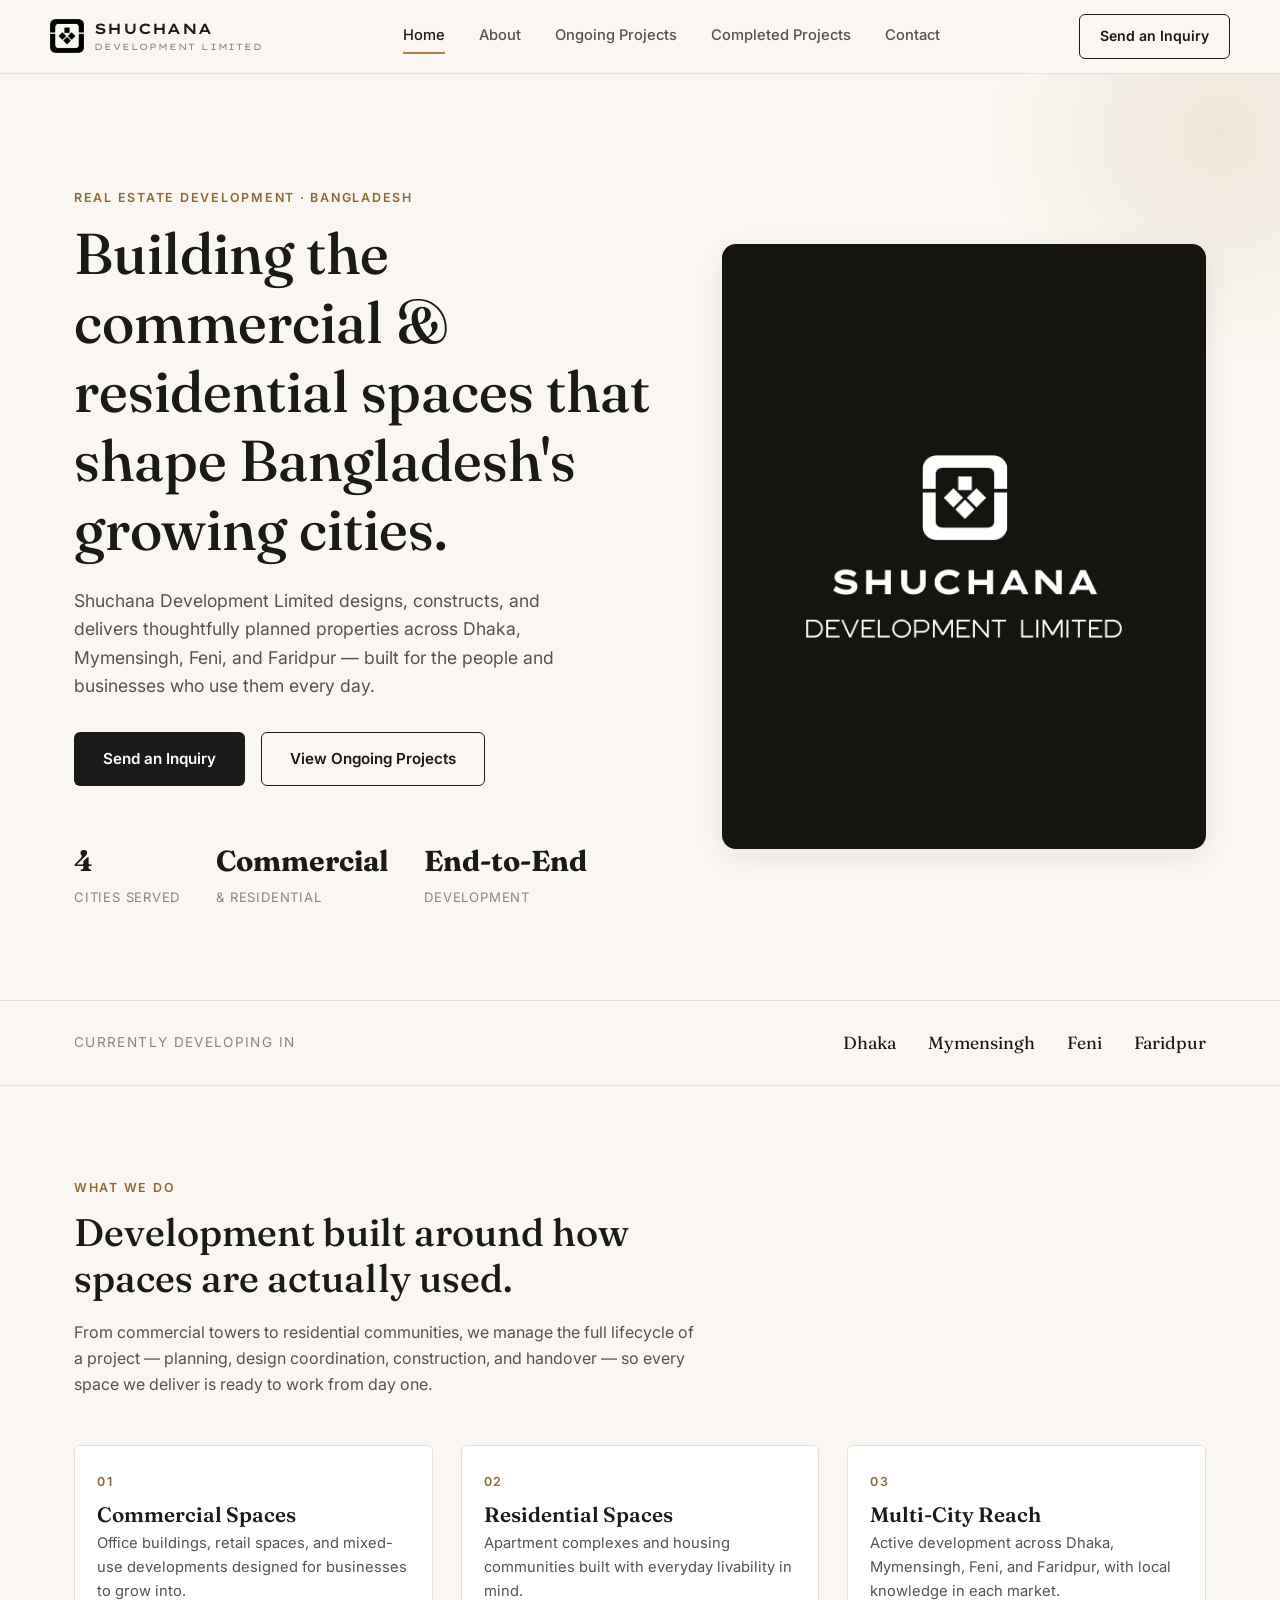
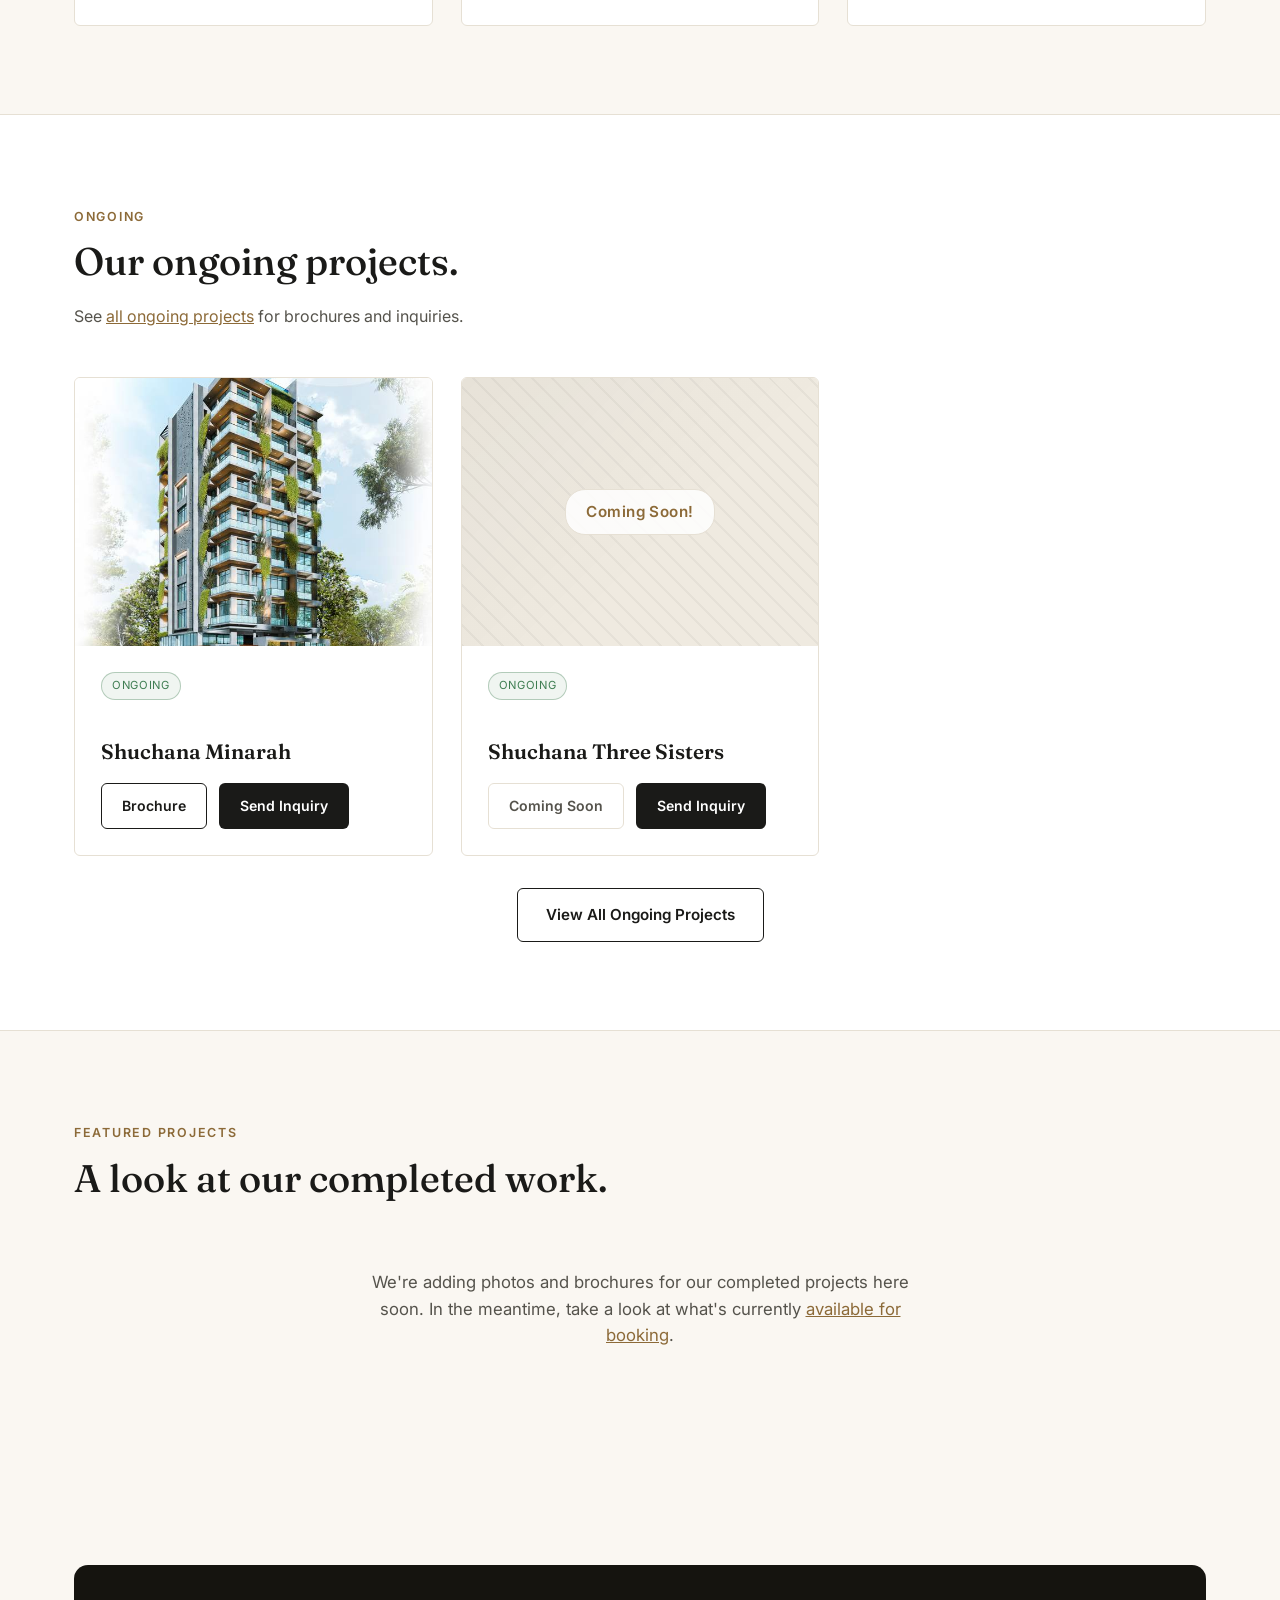
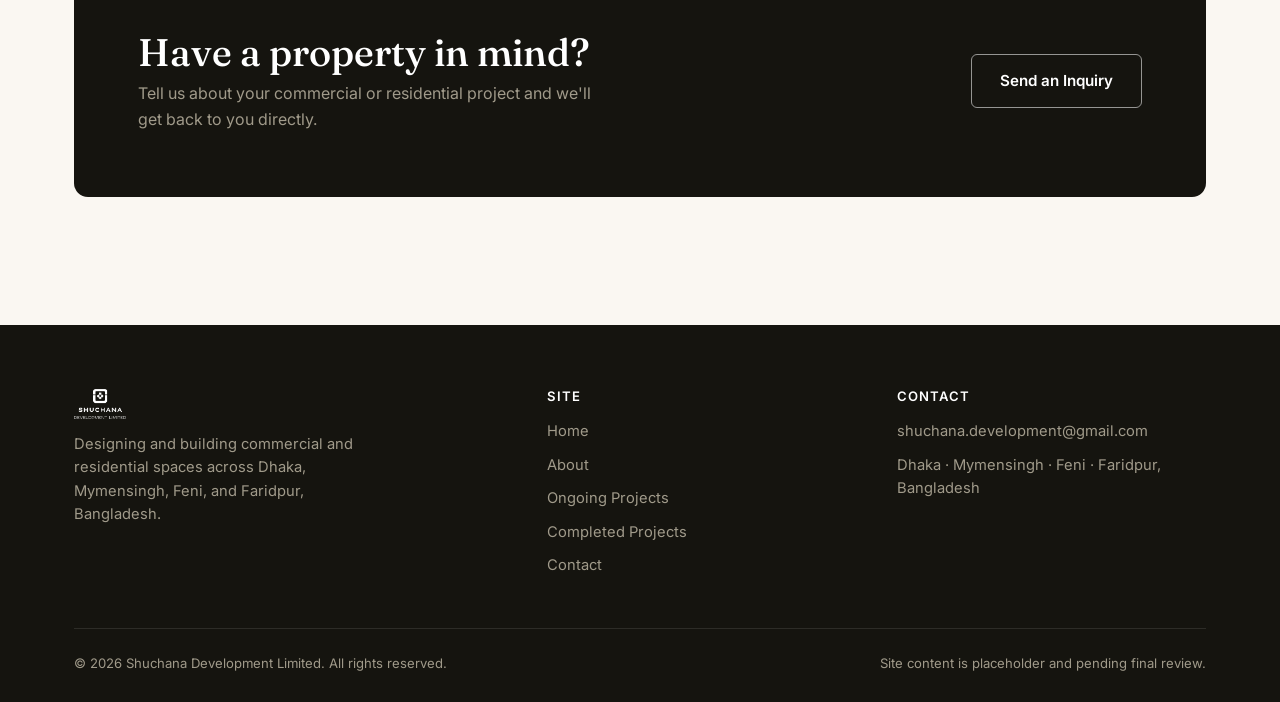
==== index.html @ 2da8eda5 "Add SEO: robots.txt, sitemap.xml, Open Graph/Twitter tags, JSON-LD schema, trimmed homepage title/de" ====
<!DOCTYPE html>
<html lang="en">
<head>
<meta charset="UTF-8" />
<meta name="viewport" content="width=device-width, initial-scale=1.0" />
<title>Shuchana Development Limited | Real Estate in Bangladesh</title>
<meta name="description" content="Shuchana Development Limited designs and builds commercial and residential spaces across Dhaka, Mymensingh, Feni, and Faridpur, Bangladesh." />
<link rel="icon" type="image/png" href="assets/images/icon-32.png" />
<link rel="apple-touch-icon" href="assets/images/apple-touch-icon.png" />
<link rel="preconnect" href="https://fonts.googleapis.com" />
<link rel="preconnect" href="https://fonts.gstatic.com" crossorigin />
<link href="https://fonts.googleapis.com/css2?family=Fraunces:wght@400;500;600&family=Inter:wght@400;500;600;700&family=Lexend+Tera:wght@400;500;600;700&display=swap" rel="stylesheet" />
<link rel="stylesheet" href="css/style.css" />
<link rel="canonical" href="https://shuchana-development-ltd.github.io/website/" />
<meta property="og:type" content="website" />
<meta property="og:site_name" content="Shuchana Development Limited" />
<meta property="og:title" content="Shuchana Development Limited | Real Estate in Bangladesh" />
<meta property="og:description" content="Shuchana Development Limited designs and builds commercial and residential spaces across Dhaka, Mymensingh, Feni, and Faridpur, Bangladesh." />
<meta property="og:url" content="https://shuchana-development-ltd.github.io/website/" />
<meta property="og:image" content="https://shuchana-development-ltd.github.io/website/assets/images/og-cover.jpg" />
<meta property="og:image:width" content="1200" />
<meta property="og:image:height" content="630" />
<meta property="og:locale" content="en_US" />
<meta name="twitter:card" content="summary_large_image" />
<meta name="twitter:title" content="Shuchana Development Limited | Real Estate in Bangladesh" />
<meta name="twitter:description" content="Shuchana Development Limited designs and builds commercial and residential spaces across Dhaka, Mymensingh, Feni, and Faridpur, Bangladesh." />
<meta name="twitter:image" content="https://shuchana-development-ltd.github.io/website/assets/images/og-cover.jpg" />
<script type="application/ld+json">
{
  "@context": "https://schema.org",
  "@type": "Organization",
  "name": "Shuchana Development Limited",
  "url": "https://shuchana-development-ltd.github.io/website/",
  "logo": "https://shuchana-development-ltd.github.io/website/assets/images/logo-full-black.png",
  "image": "https://shuchana-development-ltd.github.io/website/assets/images/og-cover.jpg",
  "description": "Shuchana Development Limited designs and builds commercial and residential real estate across Dhaka, Mymensingh, Feni, and Faridpur, Bangladesh.",
  "email": "shuchana.development@gmail.com",
  "areaServed": ["Dhaka", "Mymensingh", "Feni", "Faridpur"]
}
</script>
</head>
<body>

<header class="site-header">
  <div class="container nav">
    <a href="index.html" class="brand">
      <img src="assets/images/logo-icon-black.png" alt="Shuchana Development Limited" />
      <span class="brand-text">Shuchana<span>Development Limited</span></span>
    </a>
    <nav class="nav-links" id="navLinks">
      <a href="index.html" class="active">Home</a>
      <a href="about.html">About</a>
      <a href="ongoing-projects.html">Ongoing Projects</a>
      <a href="projects.html">Completed Projects</a>
      <a href="contact.html">Contact</a>
    </nav>
    <div class="nav-cta">
      <a href="contact.html" class="btn btn-outline">Send an Inquiry</a>
      <button class="nav-toggle" id="navToggle" aria-label="Toggle menu" aria-expanded="false">
        <span></span><span></span><span></span>
      </button>
    </div>
  </div>
</header>

<section class="hero">
  <div class="container hero-grid">
    <div>
      <span class="eyebrow">Real Estate Development · Bangladesh</span>
      <h1>Building the commercial &amp; residential spaces that shape Bangladesh's growing cities.</h1>
      <p class="hero-lede">Shuchana Development Limited designs, constructs, and delivers thoughtfully planned properties across Dhaka, Mymensingh, Feni, and Faridpur — built for the people and businesses who use them every day.</p>
      <div class="hero-actions">
        <a href="contact.html" class="btn btn-primary">Send an Inquiry</a>
        <a href="ongoing-projects.html" class="btn btn-outline">View Ongoing Projects</a>
      </div>
      <div class="hero-stats">
        <div class="hero-stat">
          <strong>4</strong>
          <span>Cities Served</span>
        </div>
        <div class="hero-stat">
          <strong>Commercial</strong>
          <span>&amp; Residential</span>
        </div>
        <div class="hero-stat">
          <strong>End&#8209;to&#8209;End</strong>
          <span>Development</span>
        </div>
      </div>
    </div>
    <div class="hero-art">
      <img src="assets/images/logo-full-white.png" alt="Shuchana Development Limited logo" />
    </div>
  </div>
</section>

<div class="locations-strip">
  <div class="container">
    <p>Currently developing in</p>
    <div class="cities">
      <span>Dhaka</span>
      <span>Mymensingh</span>
      <span>Feni</span>
      <span>Faridpur</span>
    </div>
  </div>
</div>

<section>
  <div class="container">
    <div class="section-head">
      <span class="eyebrow">What We Do</span>
      <h2>Development built around how spaces are actually used.</h2>
      <p>From commercial towers to residential communities, we manage the full lifecycle of a project — planning, design coordination, construction, and handover — so every space we deliver is ready to work from day one.</p>
    </div>
    <div class="grid-3">
      <div class="card">
        <div class="card-body">
          <span class="eyebrow">01</span>
          <h3>Commercial Spaces</h3>
          <p class="desc">Office buildings, retail spaces, and mixed-use developments designed for businesses to grow into.</p>
        </div>
      </div>
      <div class="card">
        <div class="card-body">
          <span class="eyebrow">02</span>
          <h3>Residential Spaces</h3>
          <p class="desc">Apartment complexes and housing communities built with everyday livability in mind.</p>
        </div>
      </div>
      <div class="card">
        <div class="card-body">
          <span class="eyebrow">03</span>
          <h3>Multi-City Reach</h3>
          <p class="desc">Active development across Dhaka, Mymensingh, Feni, and Faridpur, with local knowledge in each market.</p>
        </div>
      </div>
    </div>
  </div>
</section>

<section style="background: var(--color-surface); border-top: 1px solid var(--color-line); border-bottom: 1px solid var(--color-line);">
  <div class="container">
    <div class="section-head">
      <span class="eyebrow">Ongoing</span>
      <h2>Our ongoing projects.</h2>
      <p>See <a href="ongoing-projects.html" style="color: var(--color-accent-dark); text-decoration: underline;">all ongoing projects</a> for brochures and inquiries.</p>
    </div>
    <div class="grid-3">
      <div class="card project-card">
        <a href="assets/brochures/shuchana-minarah.pdf" target="_blank" rel="noopener" class="project-photo-link" aria-label="View Shuchana Minarah brochure">
          <img src="assets/images/projects/shuchana-minarah.jpg" alt="Shuchana Minarah" loading="lazy" />
        </a>
        <div class="card-body">
          <div class="tag-row">
            <span class="tag status-open">Ongoing</span>
          </div>
          <h3>Shuchana Minarah</h3>
          <div class="card-actions">
            <a href="assets/brochures/shuchana-minarah.pdf" target="_blank" rel="noopener" class="btn btn-outline">Brochure</a>
            <a href="contact.html?project=Shuchana%20Minarah" class="btn btn-primary">Send Inquiry</a>
          </div>
        </div>
      </div>
      <div class="card project-card">
        <div class="project-photo-link" aria-label="Shuchana Three Sisters brochure coming soon">
          <div class="placeholder-img coming-soon-emphasis" data-label="Coming Soon!"></div>
        </div>
        <div class="card-body">
          <div class="tag-row">
            <span class="tag status-open">Ongoing</span>
          </div>
          <h3>Shuchana Three Sisters</h3>
          <div class="card-actions">
            <span class="btn btn-disabled" aria-disabled="true">Coming Soon</span>
            <a href="contact.html?project=Shuchana%20Three%20Sisters" class="btn btn-primary">Send Inquiry</a>
          </div>
        </div>
      </div>
    </div>
    <div class="text-center" style="margin-top: 32px;">
      <a href="ongoing-projects.html" class="btn btn-outline">View All Ongoing Projects</a>
    </div>
  </div>
</section>

<section>
  <div class="container">
    <div class="section-head">
      <span class="eyebrow">Featured Projects</span>
      <h2>A look at our completed work.</h2>
    </div>
    <div class="text-center" style="padding: 20px 0 40px;">
      <p style="font-size: 1.05rem; max-width: 52ch; margin: 0 auto;">We're adding photos and brochures for our completed projects here soon. In the meantime, take a look at what's currently <a href="ongoing-projects.html" style="color: var(--color-accent-dark); text-decoration: underline;">available for booking</a>.</p>
    </div>
  </div>
</section>

<section>
  <div class="container">
    <div class="cta-banner">
      <div>
        <h2>Have a property in mind?</h2>
        <p>Tell us about your commercial or residential project and we'll get back to you directly.</p>
      </div>
      <a href="contact.html" class="btn btn-outline on-dark">Send an Inquiry</a>
    </div>
  </div>
</section>

<footer class="site-footer">
  <div class="container">
    <div class="footer-grid">
      <div class="footer-brand">
        <img src="assets/images/logo-full-white.png" alt="Shuchana Development Limited" />
        <p>Designing and building commercial and residential spaces across Dhaka, Mymensingh, Feni, and Faridpur, Bangladesh.</p>
      </div>
      <div class="footer-col">
        <h4>Site</h4>
        <a href="index.html">Home</a>
        <a href="about.html">About</a>
        <a href="ongoing-projects.html">Ongoing Projects</a>
        <a href="projects.html">Completed Projects</a>
        <a href="contact.html">Contact</a>
      </div>
      <div class="footer-col">
        <h4>Contact</h4>
        <a href="mailto:shuchana.development@gmail.com">shuchana.development@gmail.com</a>
        <p>Dhaka &middot; Mymensingh &middot; Feni &middot; Faridpur, Bangladesh</p>
      </div>
    </div>
    <div class="footer-bottom">
      <span>&copy; <span id="year"></span> Shuchana Development Limited. All rights reserved.</span>
      <span>Site content is placeholder and pending final review.</span>
    </div>
  </div>
</footer>

<script src="js/main.js"></script>
</body>
</html>
---- css/style.css ----
/* ==========================================================================
   Shuchana Development Limited — Site Stylesheet
   ========================================================================== */

:root {
  --color-bg: #faf7f2;
  --color-surface: #ffffff;
  --color-ink: #1a1a18;
  --color-ink-soft: #55534c;
  --color-ink-faint: #8a877d;
  --color-accent: #a9814a;
  --color-accent-dark: #8c6a38;
  --color-line: #e6e0d4;
  --color-dark: #15140f;
  --color-dark-soft: #a09a8a;

  --font-serif: "Fraunces", "Georgia", serif;
  --font-sans: "Inter", -apple-system, BlinkMacSystemFont, "Segoe UI", sans-serif;

  --container: 1180px;
  --radius: 6px;
  --shadow-sm: 0 1px 3px rgba(26, 26, 24, 0.06);
  --shadow-md: 0 8px 30px rgba(26, 26, 24, 0.08);
  --transition: 220ms ease;
}

* { box-sizing: border-box; }
html { scroll-behavior: smooth; }

body {
  margin: 0;
  font-family: var(--font-sans);
  color: var(--color-ink);
  background: var(--color-bg);
  line-height: 1.6;
  -webkit-font-smoothing: antialiased;
}

img { max-width: 100%; display: block; }

h1, h2, h3, h4 {
  font-family: var(--font-serif);
  font-weight: 600;
  line-height: 1.2;
  margin: 0 0 0.5em;
  color: var(--color-ink);
}

h1 { font-size: clamp(2.2rem, 4.5vw, 3.6rem); font-weight: 500; }
h2 { font-size: clamp(1.7rem, 3vw, 2.4rem); font-weight: 500; }
h3 { font-size: 1.3rem; }

p { margin: 0 0 1em; color: var(--color-ink-soft); }

a { color: inherit; text-decoration: none; }

.eyebrow {
  display: inline-block;
  font-size: 0.78rem;
  letter-spacing: 0.14em;
  text-transform: uppercase;
  color: var(--color-accent-dark);
  font-weight: 600;
  margin-bottom: 0.9em;
}

.container {
  max-width: var(--container);
  margin: 0 auto;
  padding: 0 24px;
}

section { padding: 88px 0; }
@media (max-width: 720px) {
  section { padding: 56px 0; }
}

/* ---- Buttons ---- */
.btn {
  display: inline-flex;
  align-items: center;
  gap: 8px;
  padding: 14px 28px;
  border-radius: var(--radius);
  font-weight: 600;
  font-size: 0.95rem;
  border: 1px solid transparent;
  cursor: pointer;
  transition: background var(--transition), color var(--transition), border-color var(--transition), transform var(--transition);
}
.btn-primary {
  background: var(--color-ink);
  color: #fff;
}
.btn-primary:hover { background: var(--color-accent-dark); transform: translateY(-1px); }
.btn-outline {
  background: transparent;
  border-color: var(--color-ink);
  color: var(--color-ink);
}
.btn-outline:hover { background: var(--color-ink); color: #fff; }
.btn-outline.on-dark { border-color: rgba(255,255,255,0.55); color: #fff; }
.btn-outline.on-dark:hover { background: #fff; color: var(--color-dark); }
.btn-disabled {
  background: transparent;
  border-color: var(--color-line);
  color: var(--color-ink-soft);
  cursor: not-allowed;
  pointer-events: none;
}

/* ---- Header / Nav ---- */
.site-header {
  position: sticky;
  top: 0;
  z-index: 100;
  background: var(--color-bg);
  border-bottom: 1px solid var(--color-line);
}
.nav {
  display: flex;
  align-items: center;
  justify-content: space-between;
  padding: 14px 0;
}
.brand {
  display: flex;
  align-items: center;
  gap: 10px;
}
.brand img { height: 34px; width: auto; }
.brand-text {
  font-family: "Lexend Tera", var(--font-sans);
  font-size: 0.92rem;
  font-weight: 600;
  letter-spacing: 0.02em;
  line-height: 1.2;
  text-transform: uppercase;
}
.brand-text span {
  display: block;
  font-family: "Lexend Tera", var(--font-sans);
  font-size: 0.56rem;
  font-weight: 400;
  letter-spacing: 0.1em;
  text-transform: uppercase;
  color: var(--color-ink-faint);
  margin-top: 4px;
}

.nav-links {
  display: flex;
  align-items: center;
  gap: 34px;
}
.nav-links a {
  font-size: 0.92rem;
  font-weight: 500;
  color: var(--color-ink-soft);
  transition: color var(--transition);
  position: relative;
}
.nav-links a:hover, .nav-links a.active { color: var(--color-ink); }
.nav-links a.active::after {
  content: "";
  position: absolute;
  left: 0; right: 0; bottom: -6px;
  height: 2px;
  background: var(--color-accent);
}
.nav-cta { display: flex; align-items: center; gap: 18px; }
.nav-cta .btn { padding: 10px 20px; font-size: 0.88rem; }

.nav-toggle {
  display: none;
  flex-direction: column;
  gap: 5px;
  background: none;
  border: none;
  cursor: pointer;
  padding: 6px;
}
.nav-toggle span {
  width: 24px;
  height: 2px;
  background: var(--color-ink);
  transition: transform var(--transition), opacity var(--transition);
}

@media (max-width: 880px) {
  .nav-links {
    position: fixed;
    inset: 66px 0 0 0;
    background: var(--color-bg);
    flex-direction: column;
    align-items: flex-start;
    gap: 0;
    padding: 12px 24px 24px;
    transform: translateY(-8px);
    opacity: 0;
    pointer-events: none;
    transition: opacity var(--transition), transform var(--transition);
    border-bottom: 1px solid var(--color-line);
  }
  .nav-links a {
    width: 100%;
    padding: 14px 0;
    border-bottom: 1px solid var(--color-line);
  }
  .nav-links.open {
    opacity: 1;
    transform: translateY(0);
    pointer-events: auto;
  }
  .nav-cta .btn-outline { display: none; }
  .nav-toggle { display: flex; }
}

/* ---- Hero ---- */
.hero {
  padding: 110px 0 90px;
  position: relative;
  overflow: hidden;
}
.hero::before {
  content: "";
  position: absolute;
  top: -180px; right: -180px;
  width: 480px; height: 480px;
  border-radius: 50%;
  background: radial-gradient(circle, rgba(169,129,74,0.14), rgba(169,129,74,0) 70%);
}
.hero-grid {
  display: grid;
  grid-template-columns: 1.1fr 0.9fr;
  gap: 56px;
  align-items: center;
  position: relative;
}
.hero h1 { margin-bottom: 0.4em; }
.hero-lede { font-size: 1.1rem; max-width: 46ch; }
.hero-actions { display: flex; gap: 16px; margin-top: 32px; flex-wrap: wrap; }
.hero-stats {
  display: flex;
  gap: 36px;
  margin-top: 52px;
  flex-wrap: wrap;
}
.hero-stat strong {
  display: block;
  font-family: var(--font-serif);
  font-size: 1.8rem;
  color: var(--color-ink);
}
.hero-stat span {
  font-size: 0.82rem;
  color: var(--color-ink-faint);
  text-transform: uppercase;
  letter-spacing: 0.06em;
}
.hero-art {
  background: var(--color-dark);
  border-radius: 14px;
  aspect-ratio: 4/5;
  display: flex;
  align-items: center;
  justify-content: center;
  padding: 40px;
  box-shadow: var(--shadow-md);
}
.hero-art img { width: 78%; }

@media (max-width: 880px) {
  .hero-grid { grid-template-columns: 1fr; }
  .hero-art { aspect-ratio: 16/10; order: -1; }
}

/* ---- Locations strip ---- */
.locations-strip {
  border-top: 1px solid var(--color-line);
  border-bottom: 1px solid var(--color-line);
  padding: 28px 0;
}
.locations-strip .container {
  display: flex;
  align-items: center;
  gap: 28px;
  flex-wrap: wrap;
  justify-content: space-between;
}
.locations-strip p { margin: 0; font-size: 0.85rem; text-transform: uppercase; letter-spacing: 0.1em; color: var(--color-ink-faint); }
.locations-strip .cities { display: flex; gap: 32px; flex-wrap: wrap; }
.locations-strip .cities span { font-family: var(--font-serif); font-size: 1.1rem; color: var(--color-ink); }

/* ---- Section headers ---- */
.section-head {
  max-width: 620px;
  margin-bottom: 48px;
}
.section-head.center { margin-left: auto; margin-right: auto; text-align: center; }

/* ---- Cards / Grids ---- */
.grid-3 {
  display: grid;
  grid-template-columns: repeat(3, 1fr);
  gap: 28px;
}
.grid-2 {
  display: grid;
  grid-template-columns: repeat(2, 1fr);
  gap: 28px;
}
@media (max-width: 880px) {
  .grid-3 { grid-template-columns: 1fr; }
  .grid-2 { grid-template-columns: 1fr; }
}

.card {
  background: var(--color-surface);
  border: 1px solid var(--color-line);
  border-radius: var(--radius);
  overflow: hidden;
  transition: box-shadow var(--transition), transform var(--transition);
}
.card:hover { box-shadow: var(--shadow-md); transform: translateY(-3px); }

.placeholder-img {
  aspect-ratio: 4/3;
  background:
    linear-gradient(135deg, rgba(26,26,24,0.04), rgba(26,26,24,0) 60%),
    repeating-linear-gradient(45deg, rgba(26,26,24,0.045) 0 2px, transparent 2px 14px);
  background-color: #efeae0;
  display: flex;
  align-items: center;
  justify-content: center;
  position: relative;
  color: var(--color-ink-faint);
}
.placeholder-img::after {
  content: attr(data-label);
  font-size: 0.72rem;
  letter-spacing: 0.08em;
  text-transform: uppercase;
  background: rgba(255,255,255,0.85);
  padding: 6px 12px;
  border-radius: 20px;
  border: 1px solid var(--color-line);
}
.placeholder-img svg { position: absolute; width: 46px; height: 46px; opacity: 0.35; top: 18px; left: 18px; }

.card-body { padding: 22px; }
.tag-row { display: flex; gap: 8px 8px; margin-bottom: 12px; flex-wrap: wrap; align-content: flex-start; min-height: 56px; }
.tag {
  font-size: 0.7rem;
  text-transform: uppercase;
  letter-spacing: 0.06em;
  padding: 4px 10px;
  border-radius: 20px;
  border: 1px solid var(--color-line);
  color: var(--color-ink-soft);
}
.tag.status { color: var(--color-accent-dark); border-color: rgba(169,129,74,0.4); background: rgba(169,129,74,0.08); }
.card h3 { margin-bottom: 4px; }
.card .location { font-size: 0.85rem; color: var(--color-ink-faint); margin-bottom: 10px; }
.card .desc { font-size: 0.92rem; margin-bottom: 0; }

/* ---- Values / icon list ---- */
.value-item { padding: 4px 0; }
.value-item .num {
  font-family: var(--font-serif);
  font-size: 1.4rem;
  color: var(--color-accent-dark);
  display: block;
  margin-bottom: 10px;
}

/* ---- CTA banner ---- */
.cta-banner {
  background: var(--color-dark);
  color: #fff;
  border-radius: 14px;
  padding: 64px;
  display: flex;
  align-items: center;
  justify-content: space-between;
  gap: 32px;
  flex-wrap: wrap;
}
.cta-banner h2 { color: #fff; margin-bottom: 6px; }
.cta-banner p { color: var(--color-dark-soft); margin-bottom: 0; max-width: 46ch; }

/* ---- Footer ---- */
.site-footer {
  background: var(--color-dark);
  color: var(--color-dark-soft);
  padding: 64px 0 28px;
  margin-top: 40px;
}
.footer-grid {
  display: grid;
  grid-template-columns: 1.4fr 1fr 1fr;
  gap: 40px;
  padding-bottom: 40px;
  border-bottom: 1px solid rgba(255,255,255,0.1);
}
.footer-brand img { height: 30px; margin-bottom: 14px; }
.footer-brand p { color: var(--color-dark-soft); max-width: 34ch; font-size: 0.92rem; }
.footer-col h4 {
  color: #fff;
  font-family: var(--font-sans);
  font-size: 0.82rem;
  text-transform: uppercase;
  letter-spacing: 0.08em;
  margin-bottom: 16px;
}
.footer-col a, .footer-col p {
  display: block;
  color: var(--color-dark-soft);
  font-size: 0.92rem;
  margin-bottom: 10px;
  transition: color var(--transition);
}
.footer-col a:hover { color: #fff; }
.footer-bottom {
  display: flex;
  justify-content: space-between;
  flex-wrap: wrap;
  gap: 10px;
  padding-top: 24px;
  font-size: 0.82rem;
}
@media (max-width: 780px) {
  .footer-grid { grid-template-columns: 1fr; }
}

/* ---- Page hero (interior pages) ---- */
.page-hero {
  padding: 64px 0 48px;
  border-bottom: 1px solid var(--color-line);
}
.page-hero p.lede { max-width: 60ch; font-size: 1.05rem; }
.breadcrumb {
  font-size: 0.82rem;
  color: var(--color-ink-faint);
  margin-bottom: 18px;
}
.breadcrumb a { color: var(--color-ink-faint); }
.breadcrumb a:hover { color: var(--color-ink); }

/* ---- Filter tabs (projects page) ---- */
.filter-row {
  display: flex;
  gap: 10px;
  flex-wrap: wrap;
  margin-bottom: 40px;
}
.filter-btn {
  padding: 9px 18px;
  border-radius: 20px;
  border: 1px solid var(--color-line);
  background: var(--color-surface);
  font-size: 0.85rem;
  font-weight: 500;
  cursor: pointer;
  color: var(--color-ink-soft);
  transition: all var(--transition);
}
.filter-btn:hover { border-color: var(--color-ink); color: var(--color-ink); }
.filter-btn.active { background: var(--color-ink); border-color: var(--color-ink); color: #fff; }

/* ---- About page specifics ---- */
.about-grid {
  display: grid;
  grid-template-columns: 1fr 1fr;
  gap: 56px;
  align-items: center;
}
@media (max-width: 880px) { .about-grid { grid-template-columns: 1fr; } }
.timeline { border-left: 2px solid var(--color-line); padding-left: 24px; }
.timeline-item { margin-bottom: 28px; position: relative; }
.timeline-item::before {
  content: "";
  position: absolute;
  left: -30px; top: 4px;
  width: 10px; height: 10px;
  border-radius: 50%;
  background: var(--color-accent);
}
.timeline-item h4 { margin-bottom: 4px; }

/* ---- Contact page / form ---- */
.contact-grid {
  display: grid;
  grid-template-columns: 1fr 1.2fr;
  gap: 56px;
  align-items: start;
}
@media (max-width: 880px) { .contact-grid { grid-template-columns: 1fr; } }

.info-card {
  background: var(--color-surface);
  border: 1px solid var(--color-line);
  border-radius: var(--radius);
  padding: 28px;
  margin-bottom: 20px;
}
.info-card h4 { margin-bottom: 6px; font-size: 0.95rem; text-transform: uppercase; letter-spacing: 0.06em; color: var(--color-ink-faint); }
.info-card a, .info-card p { margin: 0; font-size: 1.02rem; color: var(--color-ink); }

.form-wrap {
  background: var(--color-surface);
  border: 1px solid var(--color-line);
  border-radius: 10px;
  padding: 40px;
}
.form-row { display: grid; grid-template-columns: 1fr 1fr; gap: 20px; }
@media (max-width: 620px) { .form-row { grid-template-columns: 1fr; } }

.field { margin-bottom: 20px; }
.field label {
  display: block;
  font-size: 0.85rem;
  font-weight: 600;
  margin-bottom: 8px;
  color: var(--color-ink);
}
.field input,
.field select,
.field textarea {
  width: 100%;
  padding: 13px 14px;
  border: 1px solid var(--color-line);
  border-radius: var(--radius);
  font-family: var(--font-sans);
  font-size: 0.95rem;
  background: #fff;
  color: var(--color-ink);
  transition: border-color var(--transition);
}
.field input:focus,
.field select:focus,
.field textarea:focus {
  outline: none;
  border-color: var(--color-accent);
}
.field textarea { resize: vertical; min-height: 130px; }
.field-hint { font-size: 0.78rem; color: var(--color-ink-faint); margin-top: 6px; }
.honeypot { position: absolute; left: -9999px; opacity: 0; height: 0; }

/* ---- Map placeholder ---- */
.map-block {
  border-radius: 10px;
  overflow: hidden;
  border: 1px solid var(--color-line);
  margin-top: 24px;
}
.map-block iframe { width: 100%; height: 260px; border: 0; display: block; }

/* ---- Thank you page ---- */
.thankyou {
  min-height: 60vh;
  display: flex;
  align-items: center;
  justify-content: center;
  text-align: center;
}
.thankyou-inner { max-width: 480px; }
.thankyou-icon {
  width: 64px; height: 64px;
  border-radius: 50%;
  background: rgba(169,129,74,0.12);
  color: var(--color-accent-dark);
  display: flex; align-items: center; justify-content: center;
  margin: 0 auto 24px;
  font-size: 1.6rem;
}

/* ---- Project status tags ---- */
.tag.status-open {
  color: #3f7d52;
  border-color: rgba(63, 125, 82, 0.35);
  background: rgba(63, 125, 82, 0.08);
}
.tag.status-construction {
  color: var(--color-ink-soft);
  border-color: var(--color-line);
  background: #f2efe7;
}

/* ---- Project cards: photo/coming-soon + brochure ---- */
.project-photo-link {
  display: block;
  cursor: pointer;
}
.project-photo-link img {
  width: 100%;
  aspect-ratio: 4/3;
  object-fit: cover;
}
.placeholder-img.coming-soon-emphasis::after {
  font-size: 0.95rem;
  font-weight: 600;
  letter-spacing: 0.03em;
  text-transform: none;
  padding: 10px 20px;
  color: var(--color-accent-dark);
}

.project-card .card-body { padding: 26px; }
.project-card .card-actions {
  display: flex;
  gap: 12px;
  flex-wrap: wrap;
  margin-top: 18px;
}
.project-card .card-actions .btn { padding: 11px 20px; font-size: 0.88rem; }

/* ---- Utility ---- */
.text-center { text-align: center; }
.mt-0 { margin-top: 0; }
.mb-0 { margin-bottom: 0; }
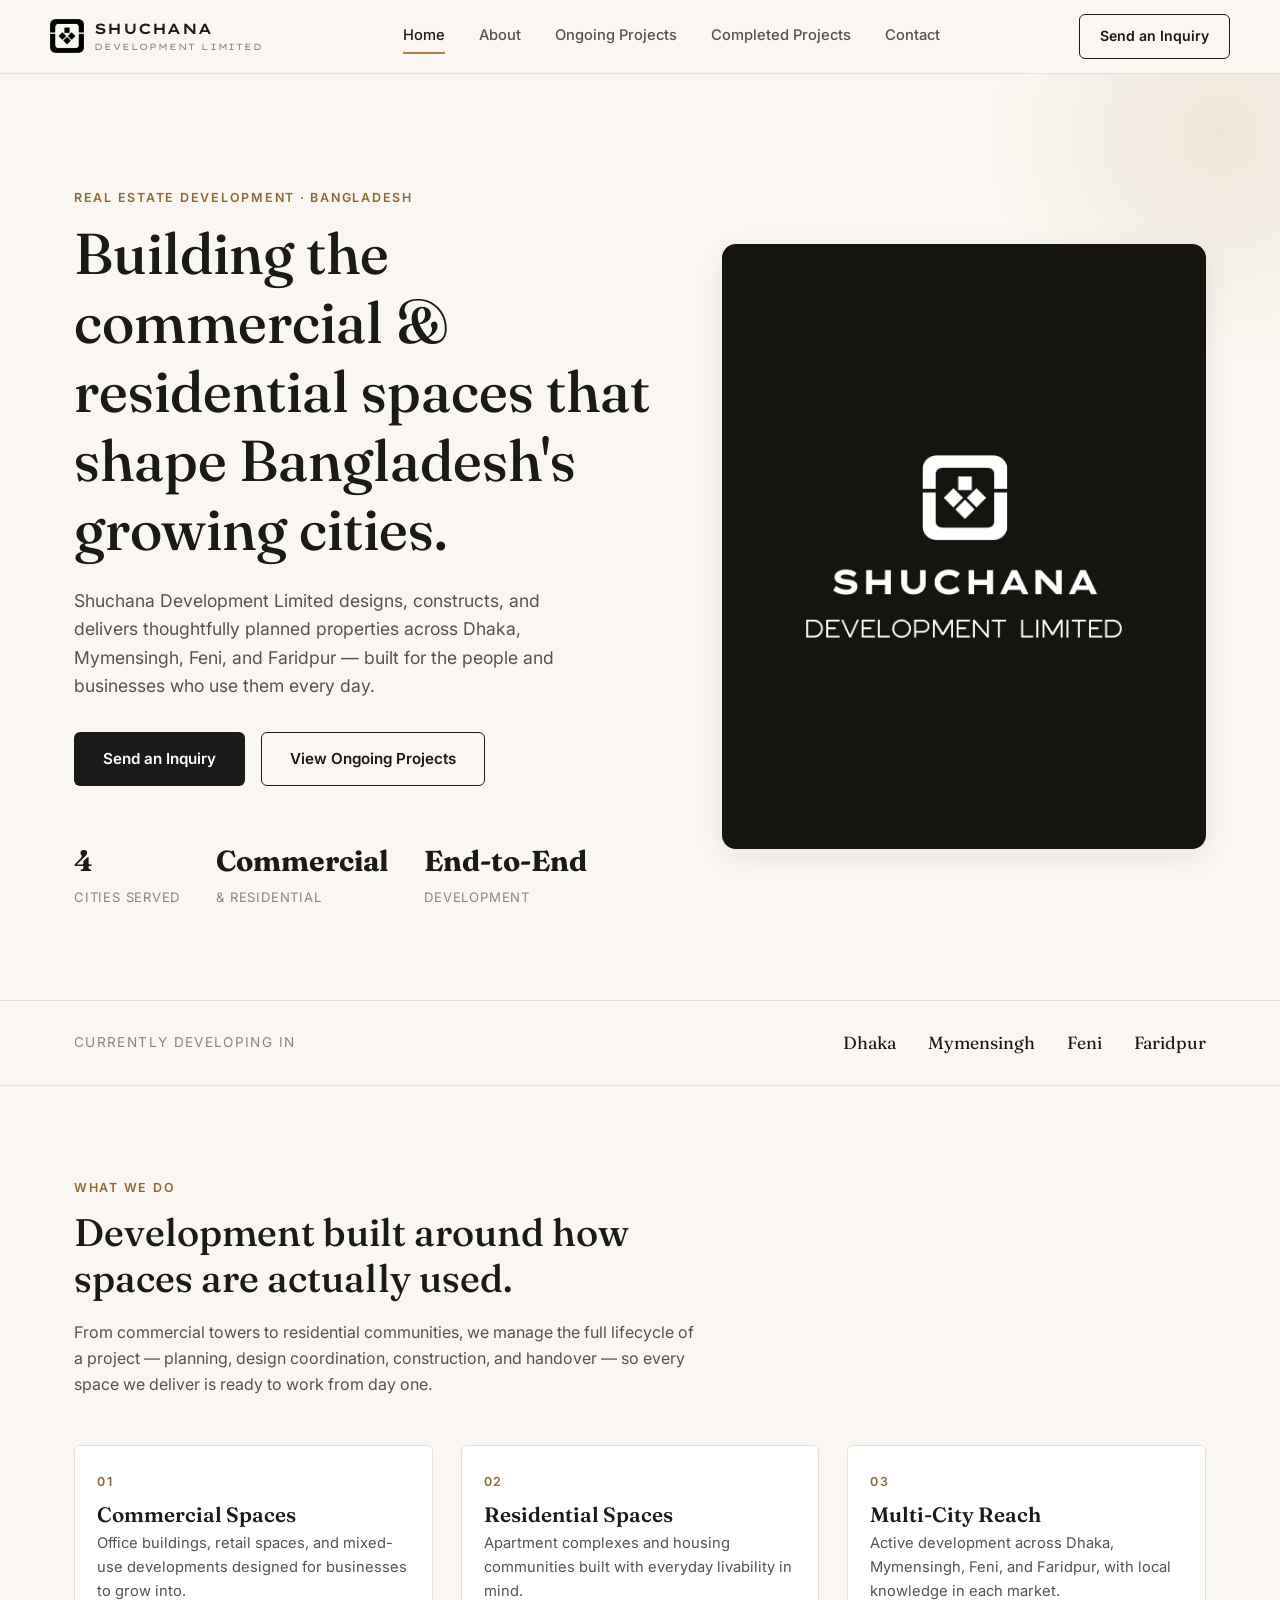
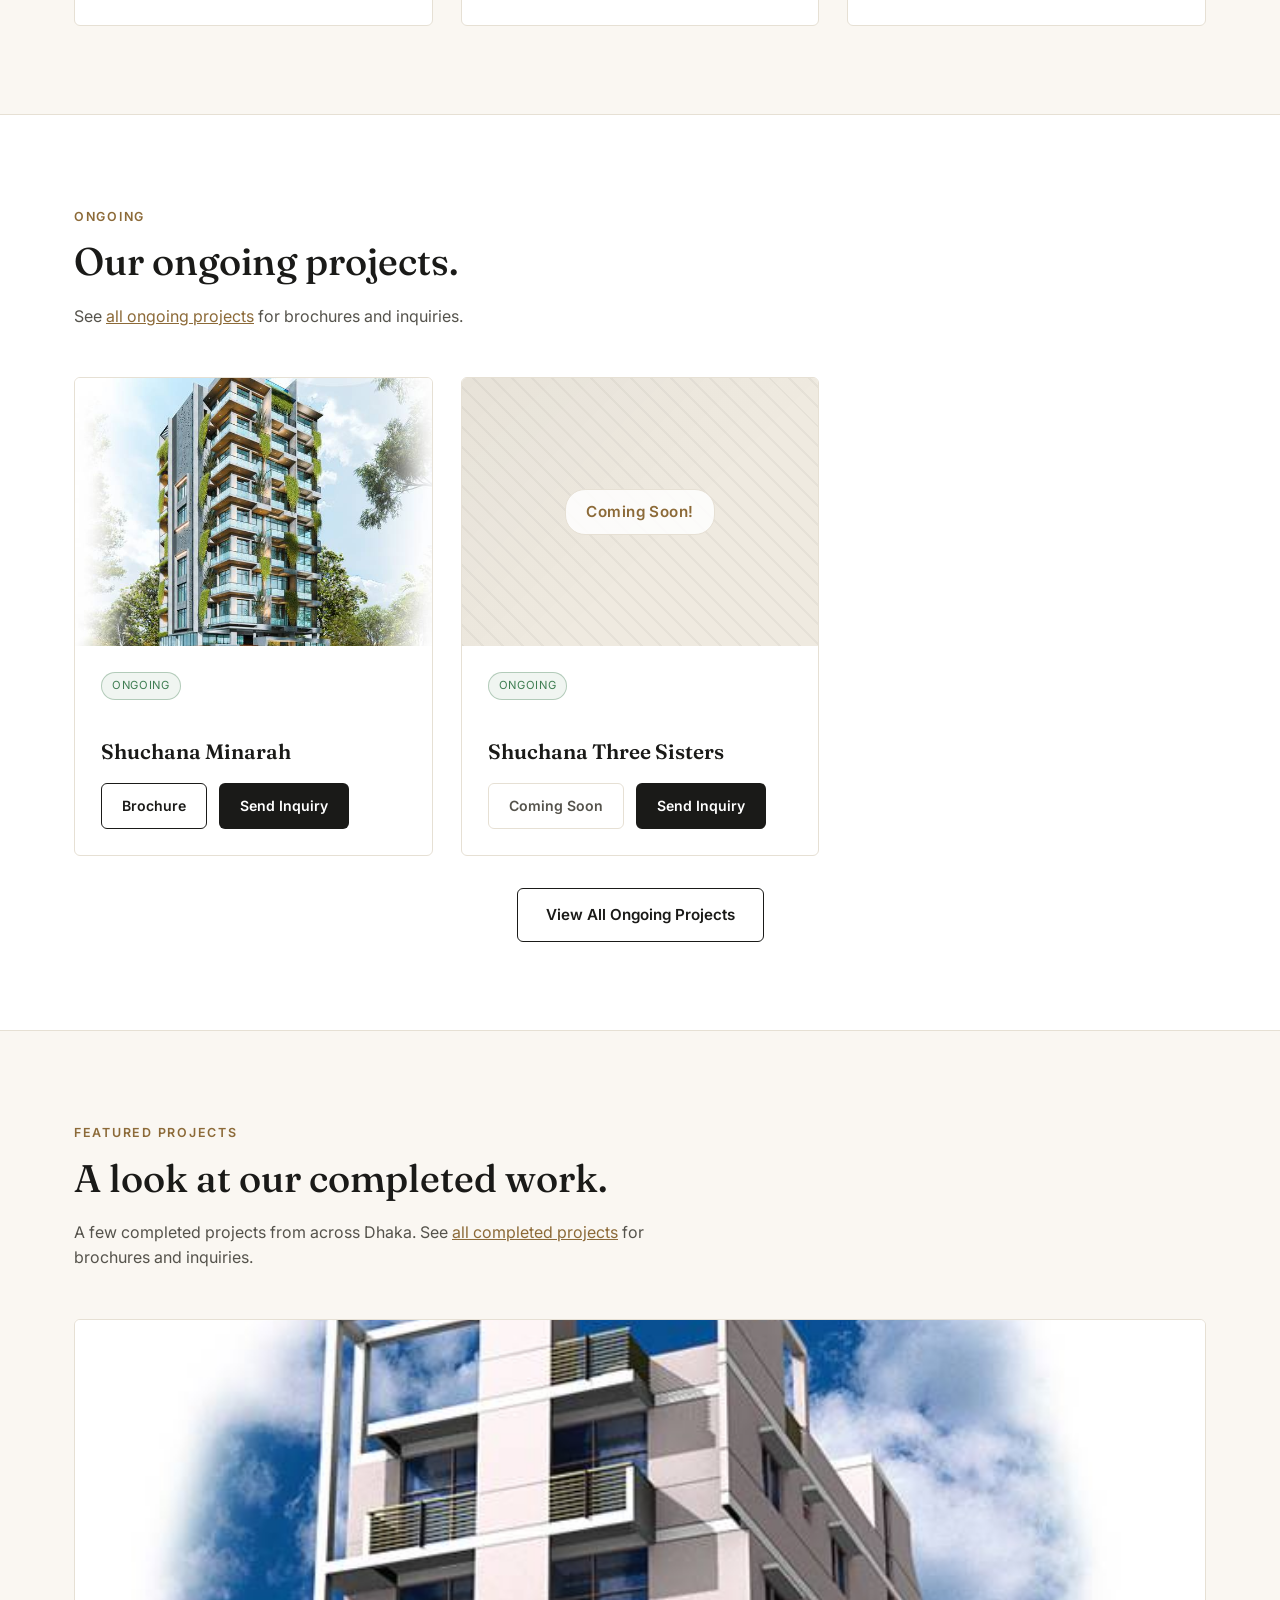
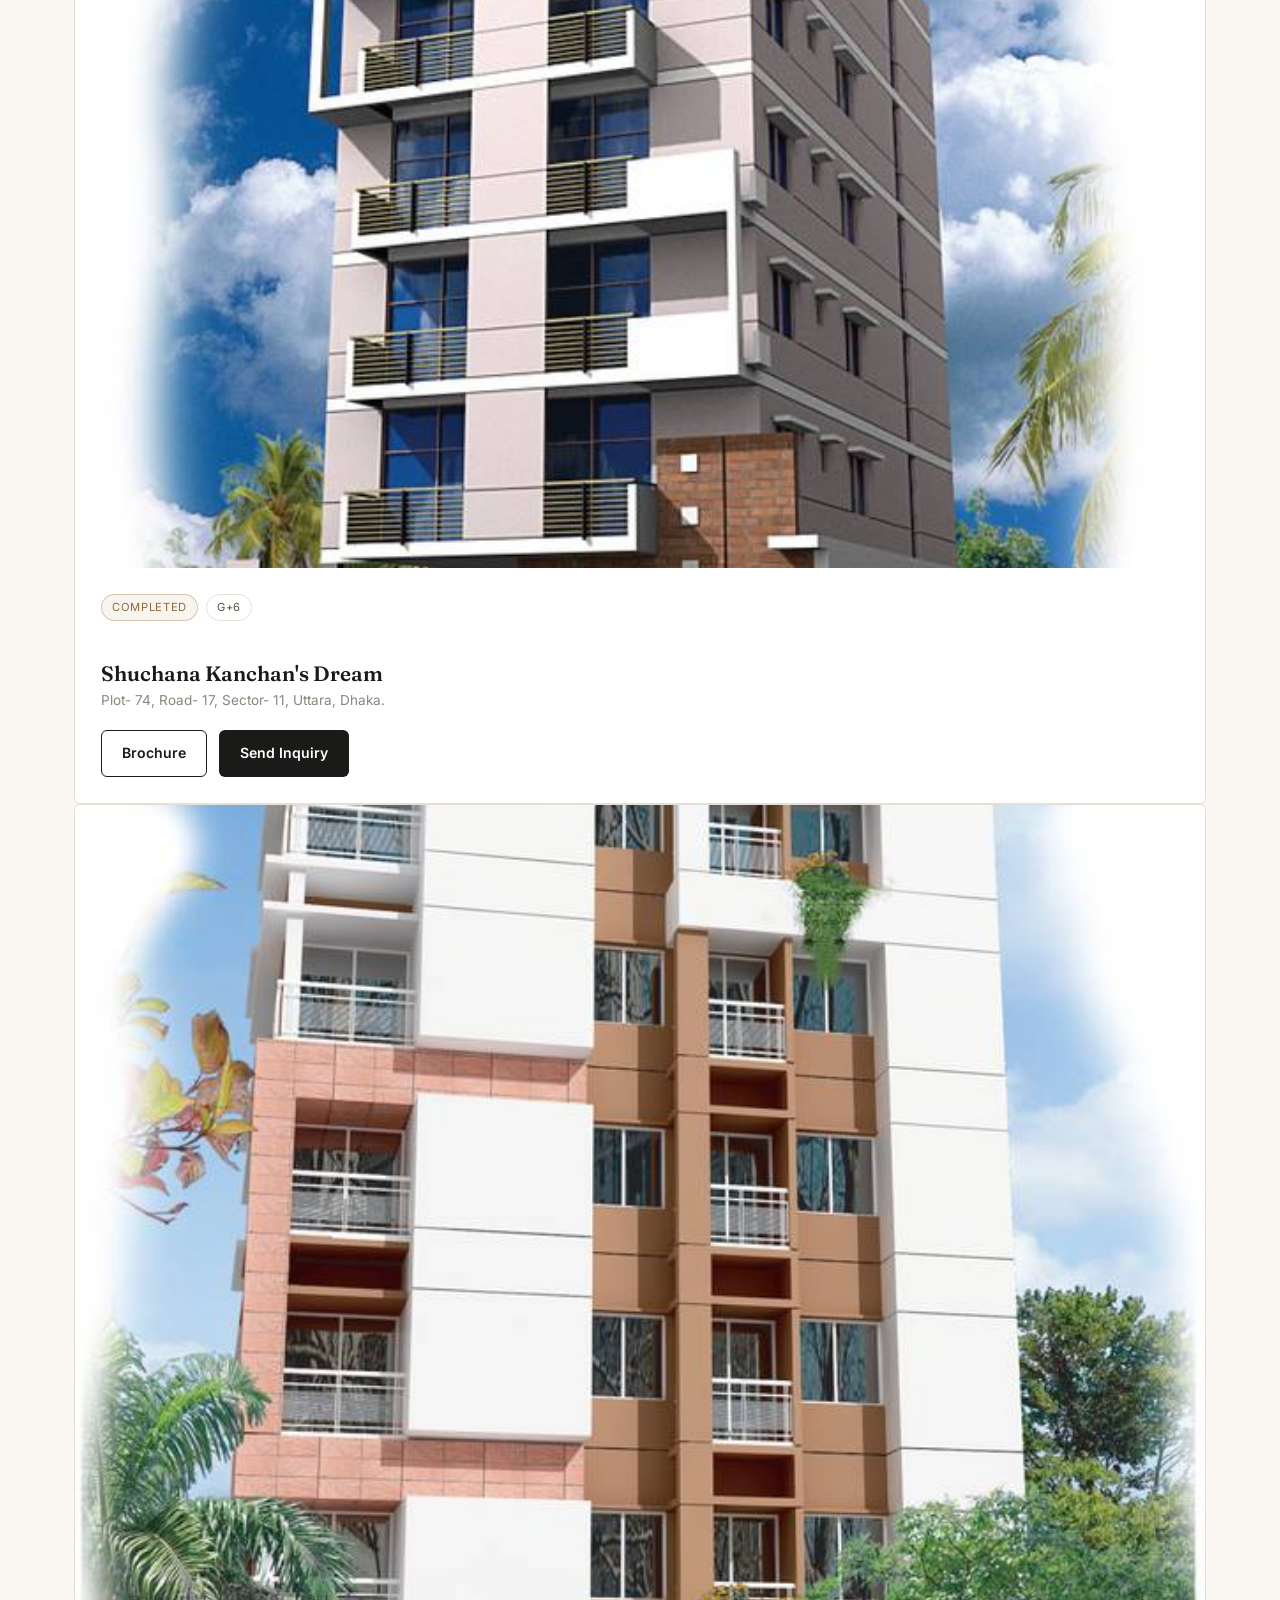
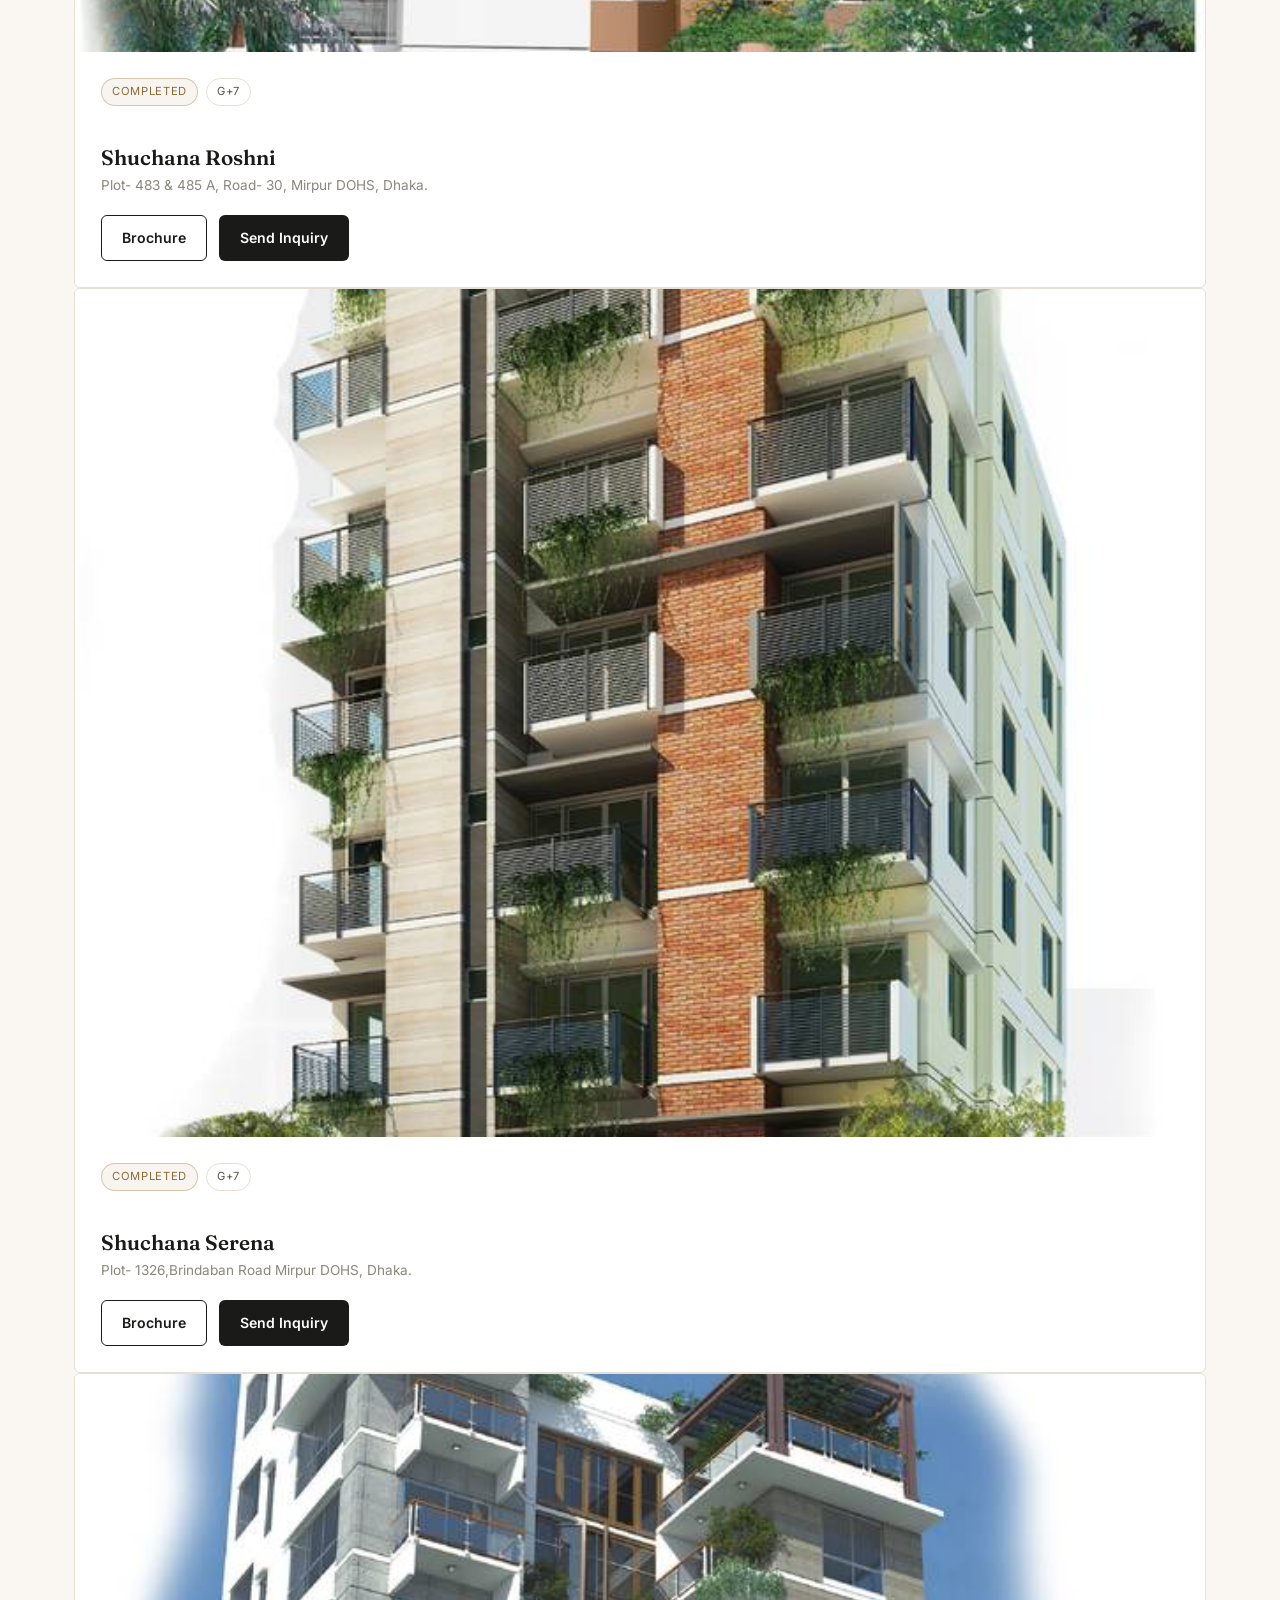
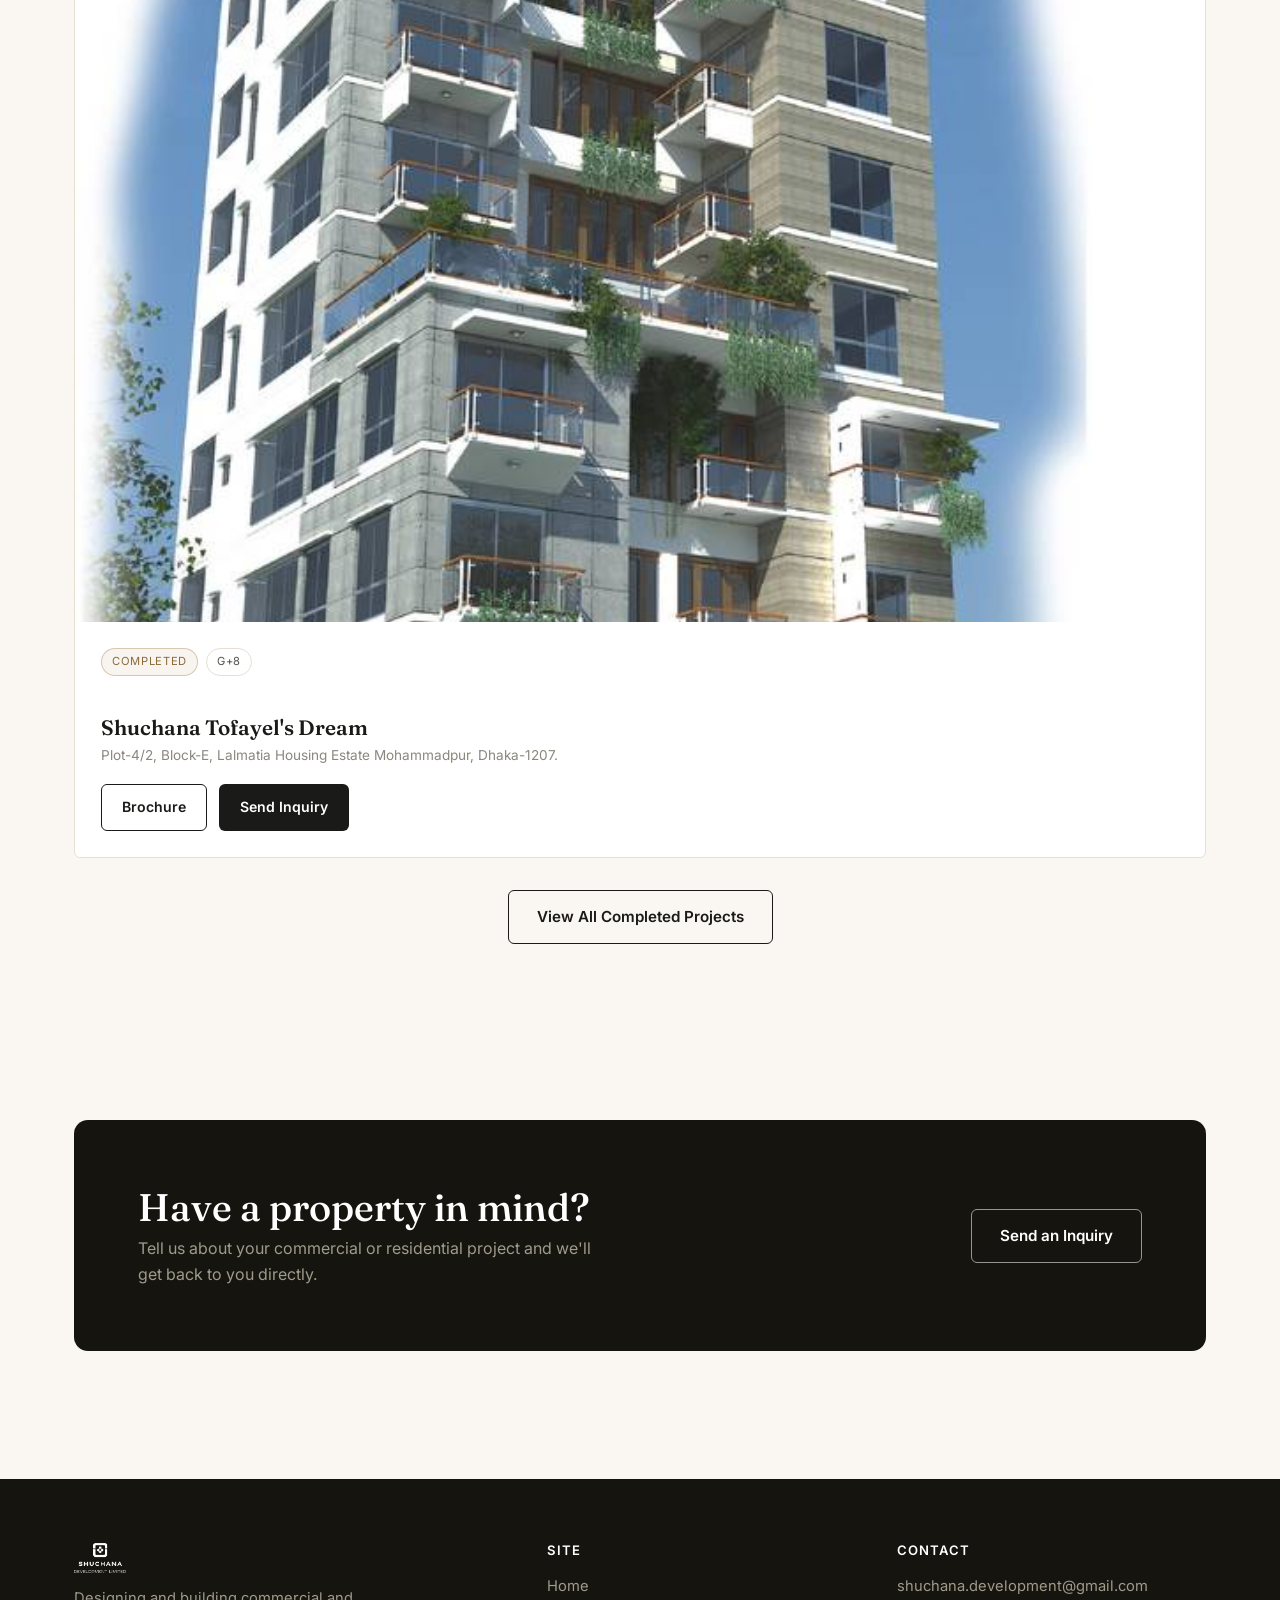
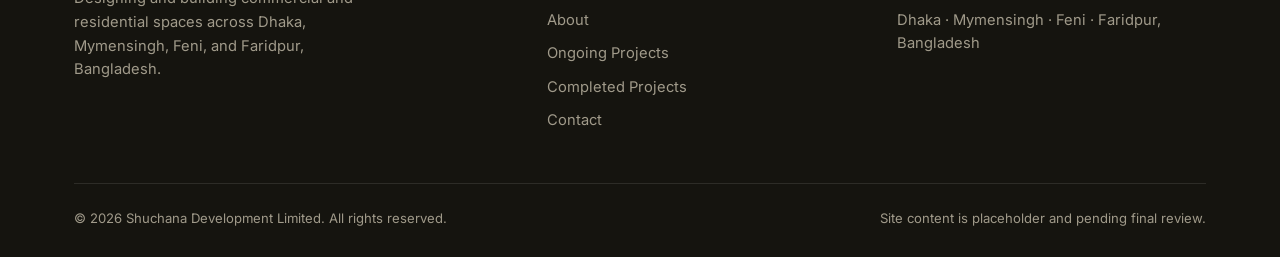
==== commit 01a8064a: "Add 4 featured completed projects to home page" ====
--- a/index.html
+++ b/index.html
@@ -189,9 +189,85 @@
     <div class="section-head">
       <span class="eyebrow">Featured Projects</span>
       <h2>A look at our completed work.</h2>
-    </div>
-    <div class="text-center" style="padding: 20px 0 40px;">
-      <p style="font-size: 1.05rem; max-width: 52ch; margin: 0 auto;">We're adding photos and brochures for our completed projects here soon. In the meantime, take a look at what's currently <a href="ongoing-projects.html" style="color: var(--color-accent-dark); text-decoration: underline;">available for booking</a>.</p>
+      <p>A few completed projects from across Dhaka. See <a href="projects.html" style="color: var(--color-accent-dark); text-decoration: underline;">all completed projects</a> for brochures and inquiries.</p>
+    </div>
+    <div class="grid-4">
+
+      <div class="card project-card">
+        <a href="assets/brochures/shuchana-kanchans-dream.pdf" target="_blank" rel="noopener" class="project-photo-link" aria-label="View Shuchana Kanchan&#x27;s Dream brochure">
+          <img src="assets/images/projects/shuchana-kanchans-dream.jpg" alt="Shuchana Kanchan's Dream" loading="lazy" />
+        </a>
+        <div class="card-body">
+          <div class="tag-row">
+            <span class="tag status">Completed</span>
+            <span class="tag">G+6</span>
+          </div>
+          <h3>Shuchana Kanchan&#x27;s Dream</h3>
+          <p class="location">Plot- 74, Road- 17, Sector- 11, Uttara, Dhaka.</p>
+          <div class="card-actions">
+            <a href="assets/brochures/shuchana-kanchans-dream.pdf" target="_blank" rel="noopener" class="btn btn-outline">Brochure</a>
+            <a href="contact.html?project=Shuchana%20Kanchan%27s%20Dream" class="btn btn-primary">Send Inquiry</a>
+          </div>
+        </div>
+      </div>
+
+      <div class="card project-card">
+        <a href="assets/brochures/shuchana-roshni.pdf" target="_blank" rel="noopener" class="project-photo-link" aria-label="View Shuchana Roshni brochure">
+          <img src="assets/images/projects/shuchana-roshni.jpg" alt="Shuchana Roshni" loading="lazy" />
+        </a>
+        <div class="card-body">
+          <div class="tag-row">
+            <span class="tag status">Completed</span>
+            <span class="tag">G+7</span>
+          </div>
+          <h3>Shuchana Roshni</h3>
+          <p class="location">Plot- 483 &amp; 485 A, Road- 30, Mirpur DOHS, Dhaka.</p>
+          <div class="card-actions">
+            <a href="assets/brochures/shuchana-roshni.pdf" target="_blank" rel="noopener" class="btn btn-outline">Brochure</a>
+            <a href="contact.html?project=Shuchana%20Roshni" class="btn btn-primary">Send Inquiry</a>
+          </div>
+        </div>
+      </div>
+
+      <div class="card project-card">
+        <a href="assets/brochures/shuchana-serena.pdf" target="_blank" rel="noopener" class="project-photo-link" aria-label="View Shuchana Serena brochure">
+          <img src="assets/images/projects/shuchana-serena.jpg" alt="Shuchana Serena" loading="lazy" />
+        </a>
+        <div class="card-body">
+          <div class="tag-row">
+            <span class="tag status">Completed</span>
+            <span class="tag">G+7</span>
+          </div>
+          <h3>Shuchana Serena</h3>
+          <p class="location">Plot- 1326,Brindaban Road Mirpur DOHS, Dhaka.</p>
+          <div class="card-actions">
+            <a href="assets/brochures/shuchana-serena.pdf" target="_blank" rel="noopener" class="btn btn-outline">Brochure</a>
+            <a href="contact.html?project=Shuchana%20Serena" class="btn btn-primary">Send Inquiry</a>
+          </div>
+        </div>
+      </div>
+
+      <div class="card project-card">
+        <a href="assets/brochures/shuchana-tofayels-dream.pdf" target="_blank" rel="noopener" class="project-photo-link" aria-label="View Shuchana Tofayel&#x27;s Dream brochure">
+          <img src="assets/images/projects/shuchana-tofayels-dream.jpg" alt="Shuchana Tofayel's Dream" loading="lazy" />
+        </a>
+        <div class="card-body">
+          <div class="tag-row">
+            <span class="tag status">Completed</span>
+            <span class="tag">G+8</span>
+          </div>
+          <h3>Shuchana Tofayel&#x27;s Dream</h3>
+          <p class="location">Plot-4/2, Block-E, Lalmatia Housing Estate Mohammadpur, Dhaka-1207.</p>
+          <div class="card-actions">
+            <a href="assets/brochures/shuchana-tofayels-dream.pdf" target="_blank" rel="noopener" class="btn btn-outline">Brochure</a>
+            <a href="contact.html?project=Shuchana%20Tofayel%27s%20Dream" class="btn btn-primary">Send Inquiry</a>
+          </div>
+        </div>
+      </div>
+
+    </div>
+    <div class="text-center" style="margin-top: 32px;">
+      <a href="projects.html" class="btn btn-outline">View All Completed Projects</a>
     </div>
   </div>
 </section>
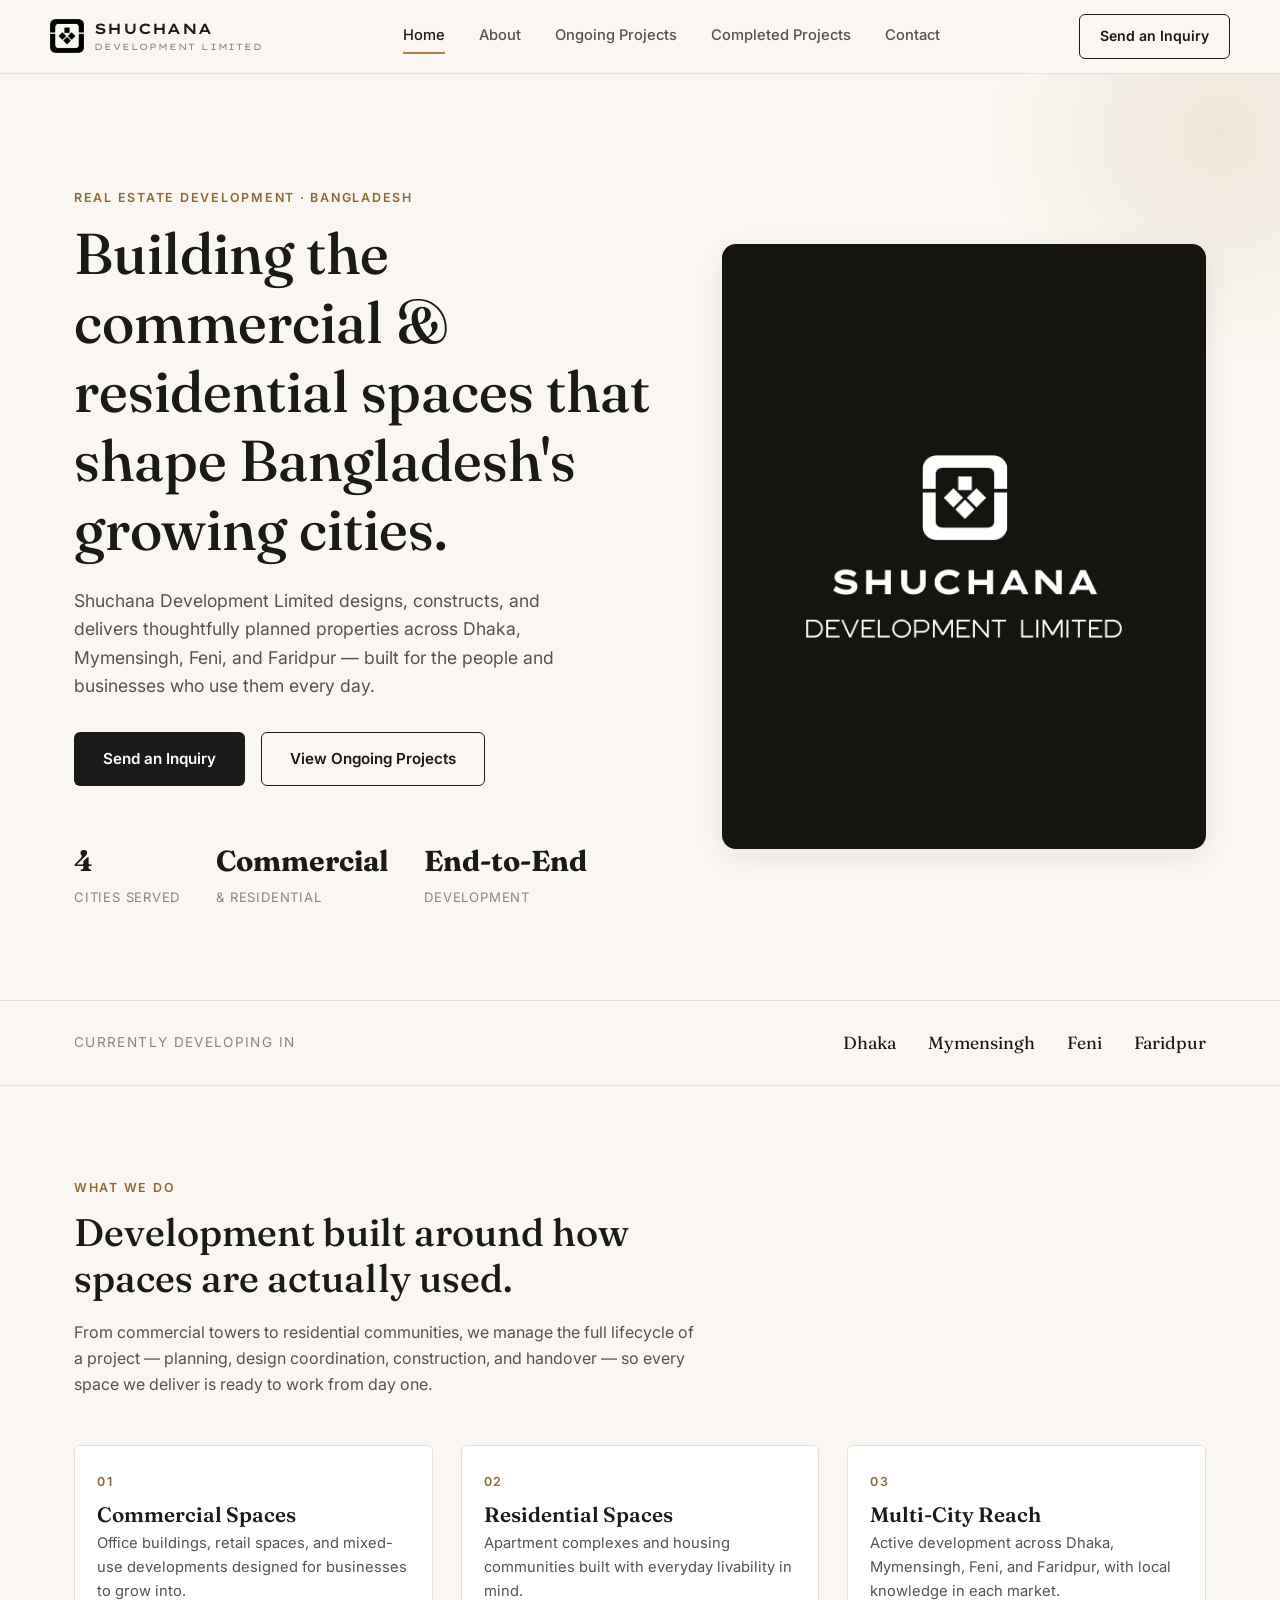
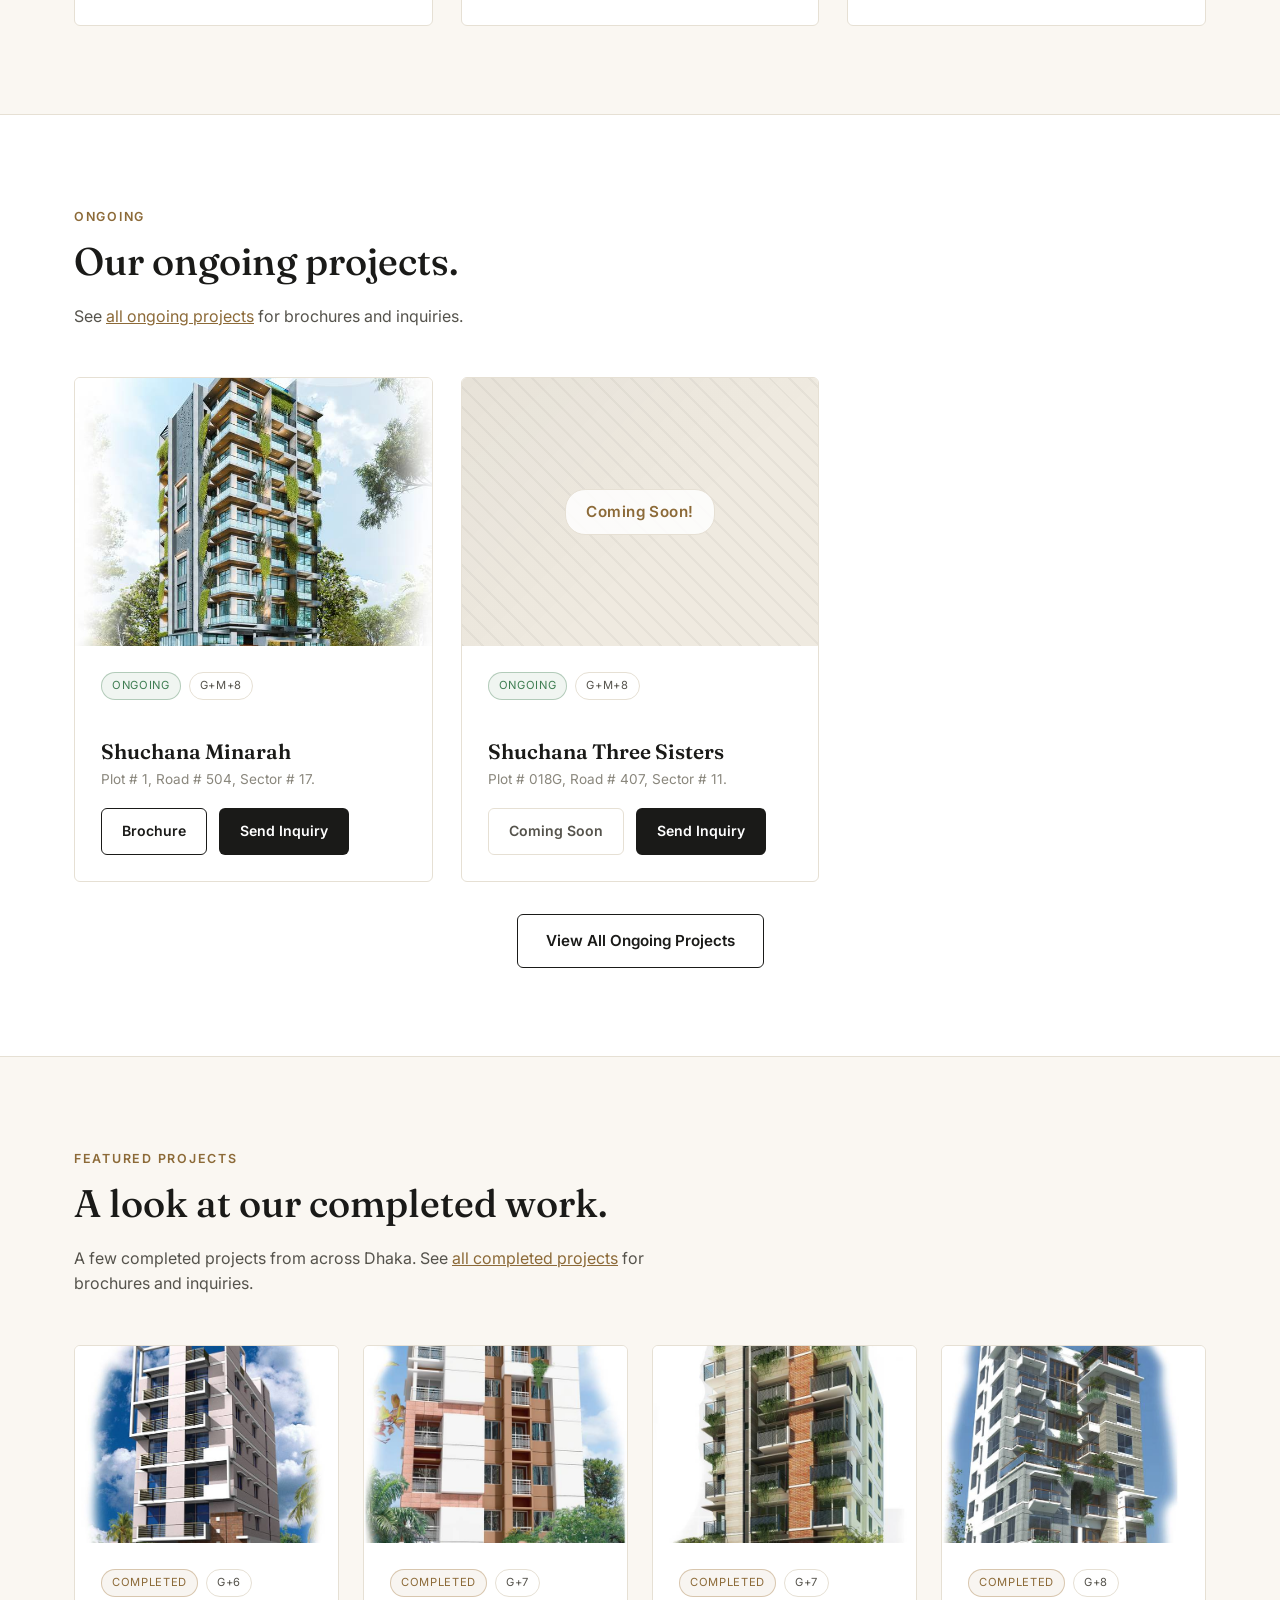
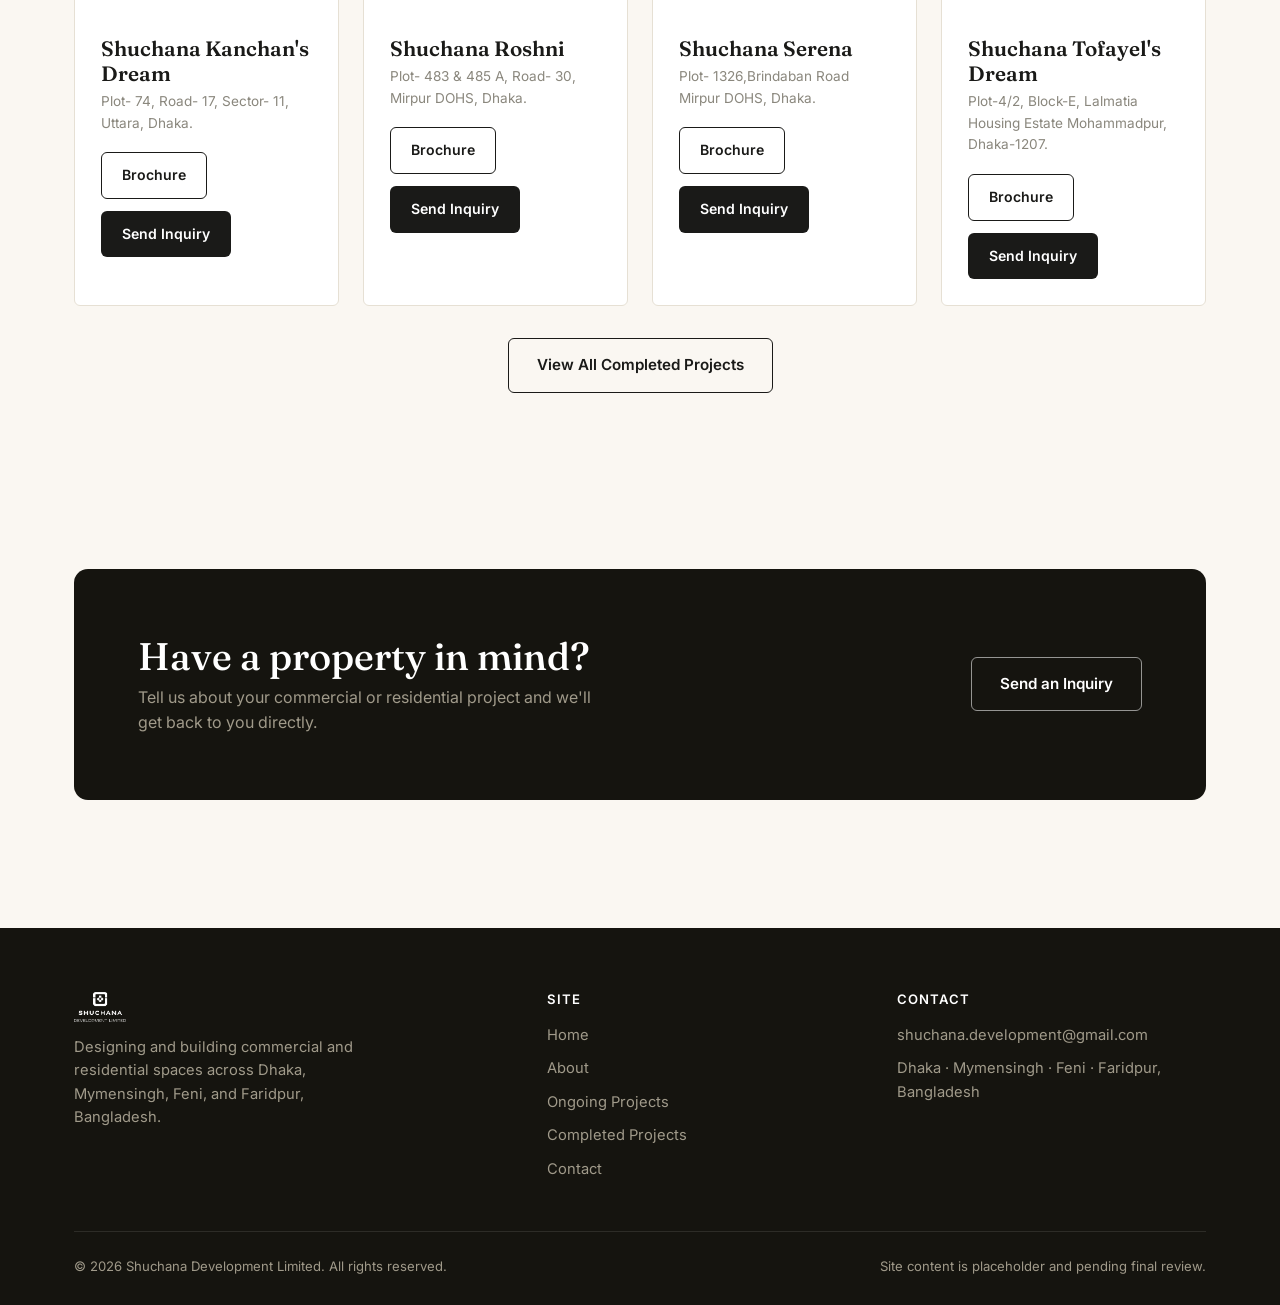
==== commit f9382d68: "Add address to home page ongoing project cards" ====
--- a/index.html
+++ b/index.html
@@ -154,8 +154,10 @@
         <div class="card-body">
           <div class="tag-row">
             <span class="tag status-open">Ongoing</span>
+            <span class="tag">G+M+8</span>
           </div>
           <h3>Shuchana Minarah</h3>
+          <p class="location">Plot # 1, Road # 504, Sector # 17.</p>
           <div class="card-actions">
             <a href="assets/brochures/shuchana-minarah.pdf" target="_blank" rel="noopener" class="btn btn-outline">Brochure</a>
             <a href="contact.html?project=Shuchana%20Minarah" class="btn btn-primary">Send Inquiry</a>
@@ -169,8 +171,10 @@
         <div class="card-body">
           <div class="tag-row">
             <span class="tag status-open">Ongoing</span>
+            <span class="tag">G+M+8</span>
           </div>
           <h3>Shuchana Three Sisters</h3>
+          <p class="location">Plot # 018G, Road # 407, Sector # 11.</p>
           <div class="card-actions">
             <span class="btn btn-disabled" aria-disabled="true">Coming Soon</span>
             <a href="contact.html?project=Shuchana%20Three%20Sisters" class="btn btn-primary">Send Inquiry</a>
--- a/css/style.css
+++ b/css/style.css
@@ -310,9 +310,18 @@
   grid-template-columns: repeat(2, 1fr);
   gap: 28px;
 }
+.grid-4 {
+  display: grid;
+  grid-template-columns: repeat(4, 1fr);
+  gap: 24px;
+}
 @media (max-width: 880px) {
   .grid-3 { grid-template-columns: 1fr; }
   .grid-2 { grid-template-columns: 1fr; }
+  .grid-4 { grid-template-columns: repeat(2, 1fr); }
+}
+@media (max-width: 560px) {
+  .grid-4 { grid-template-columns: 1fr; }
 }
 
 .card {
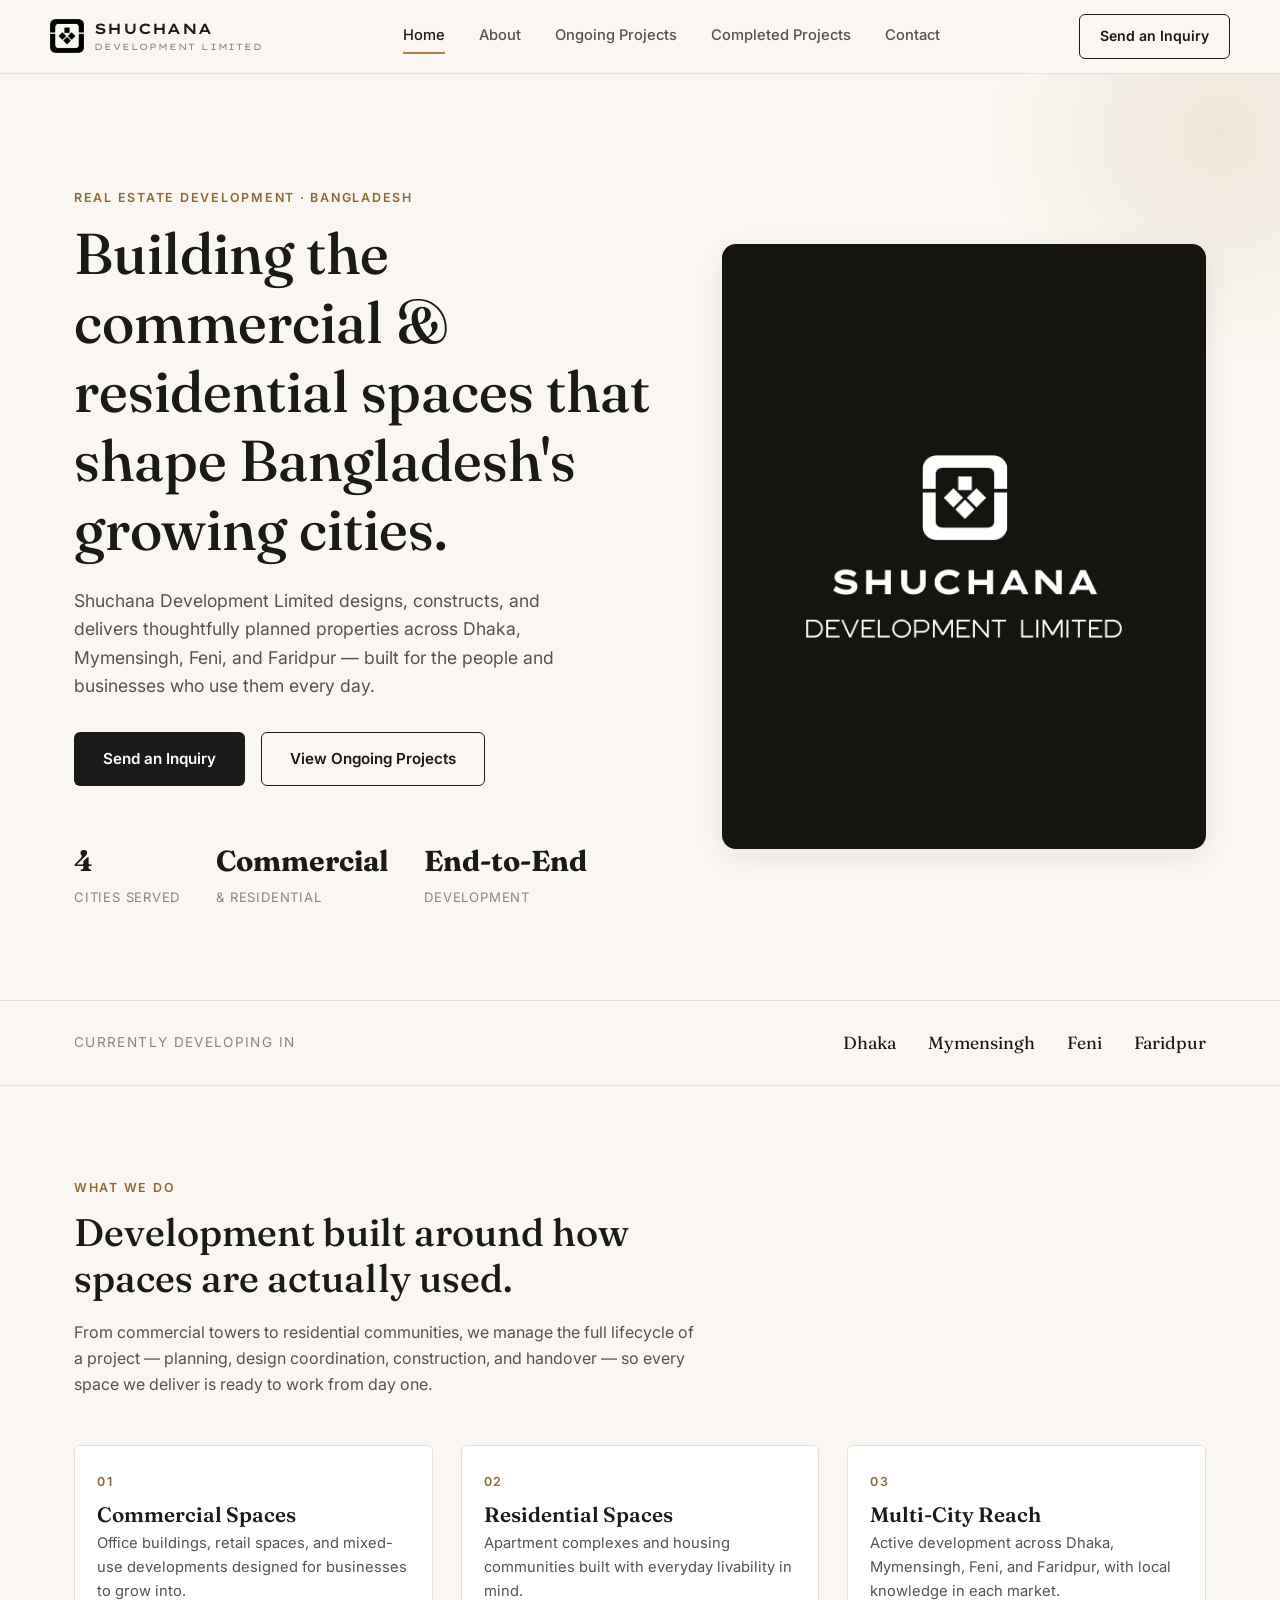
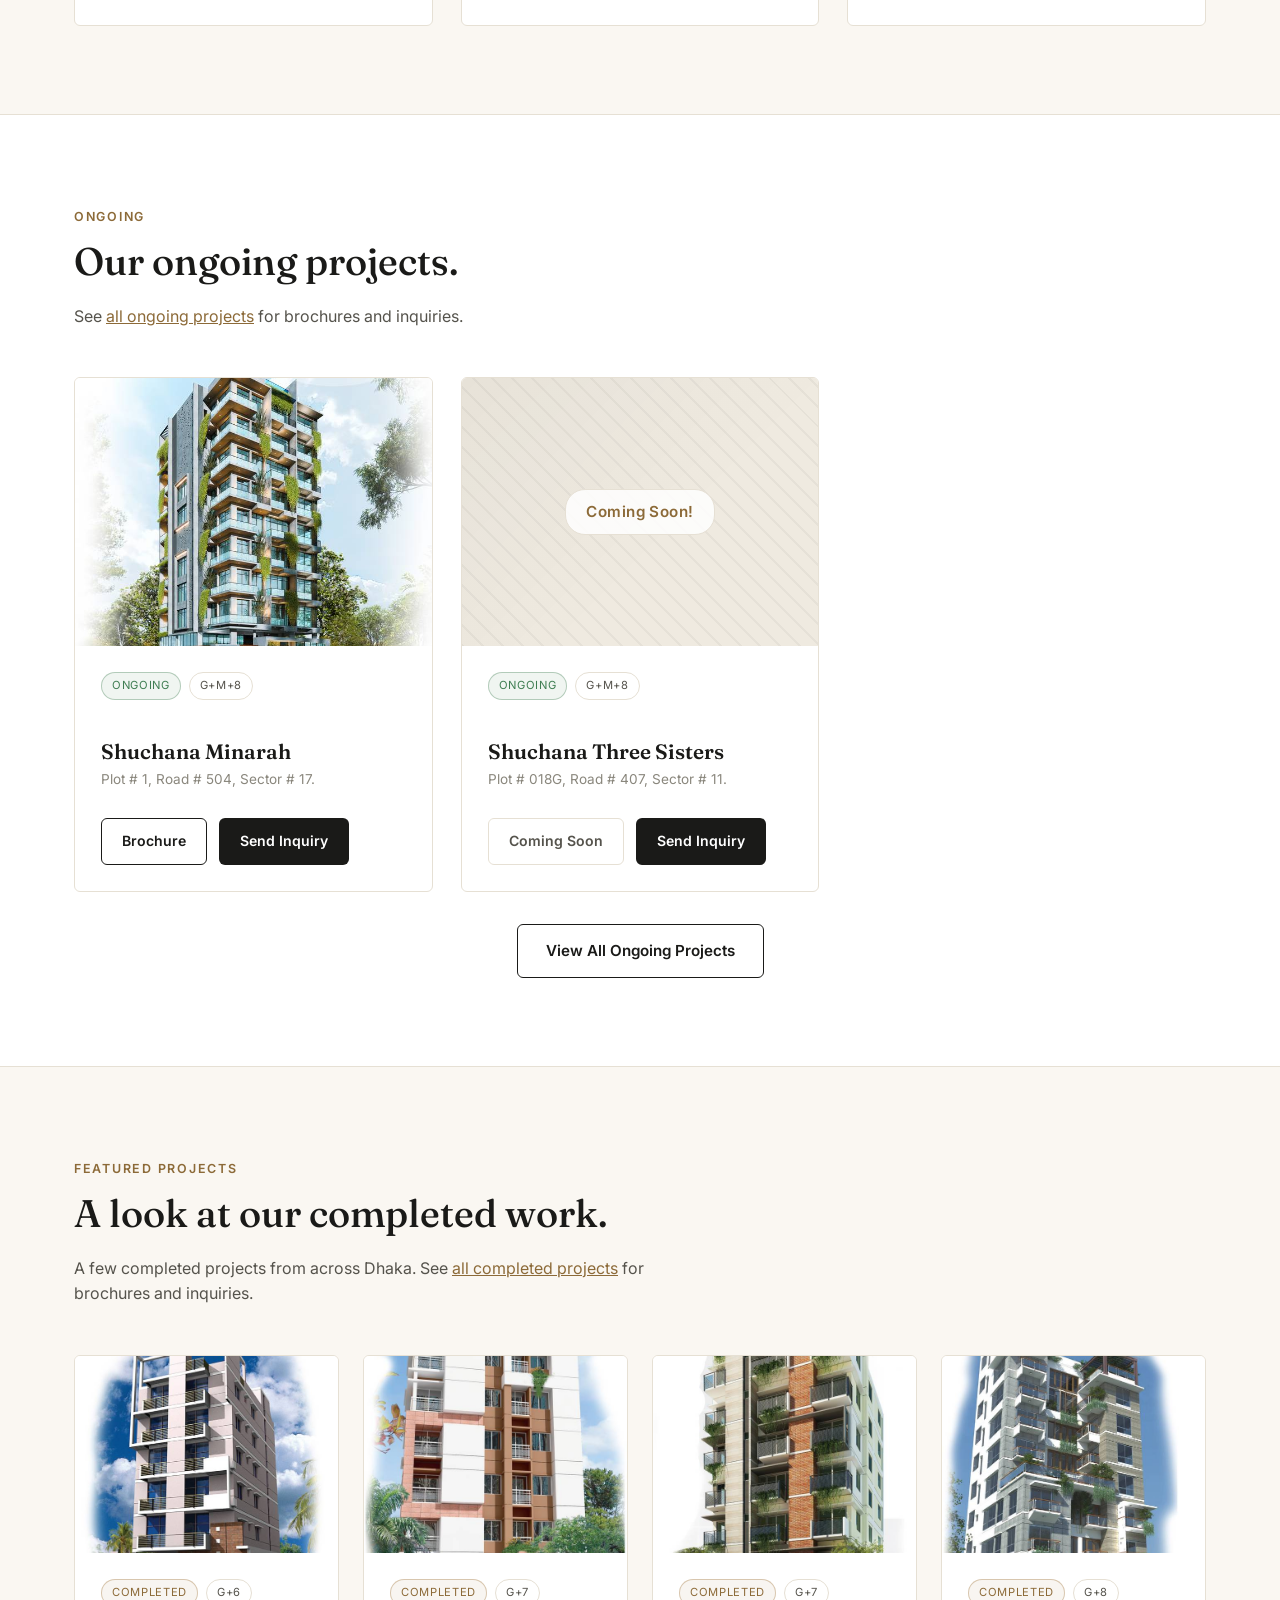
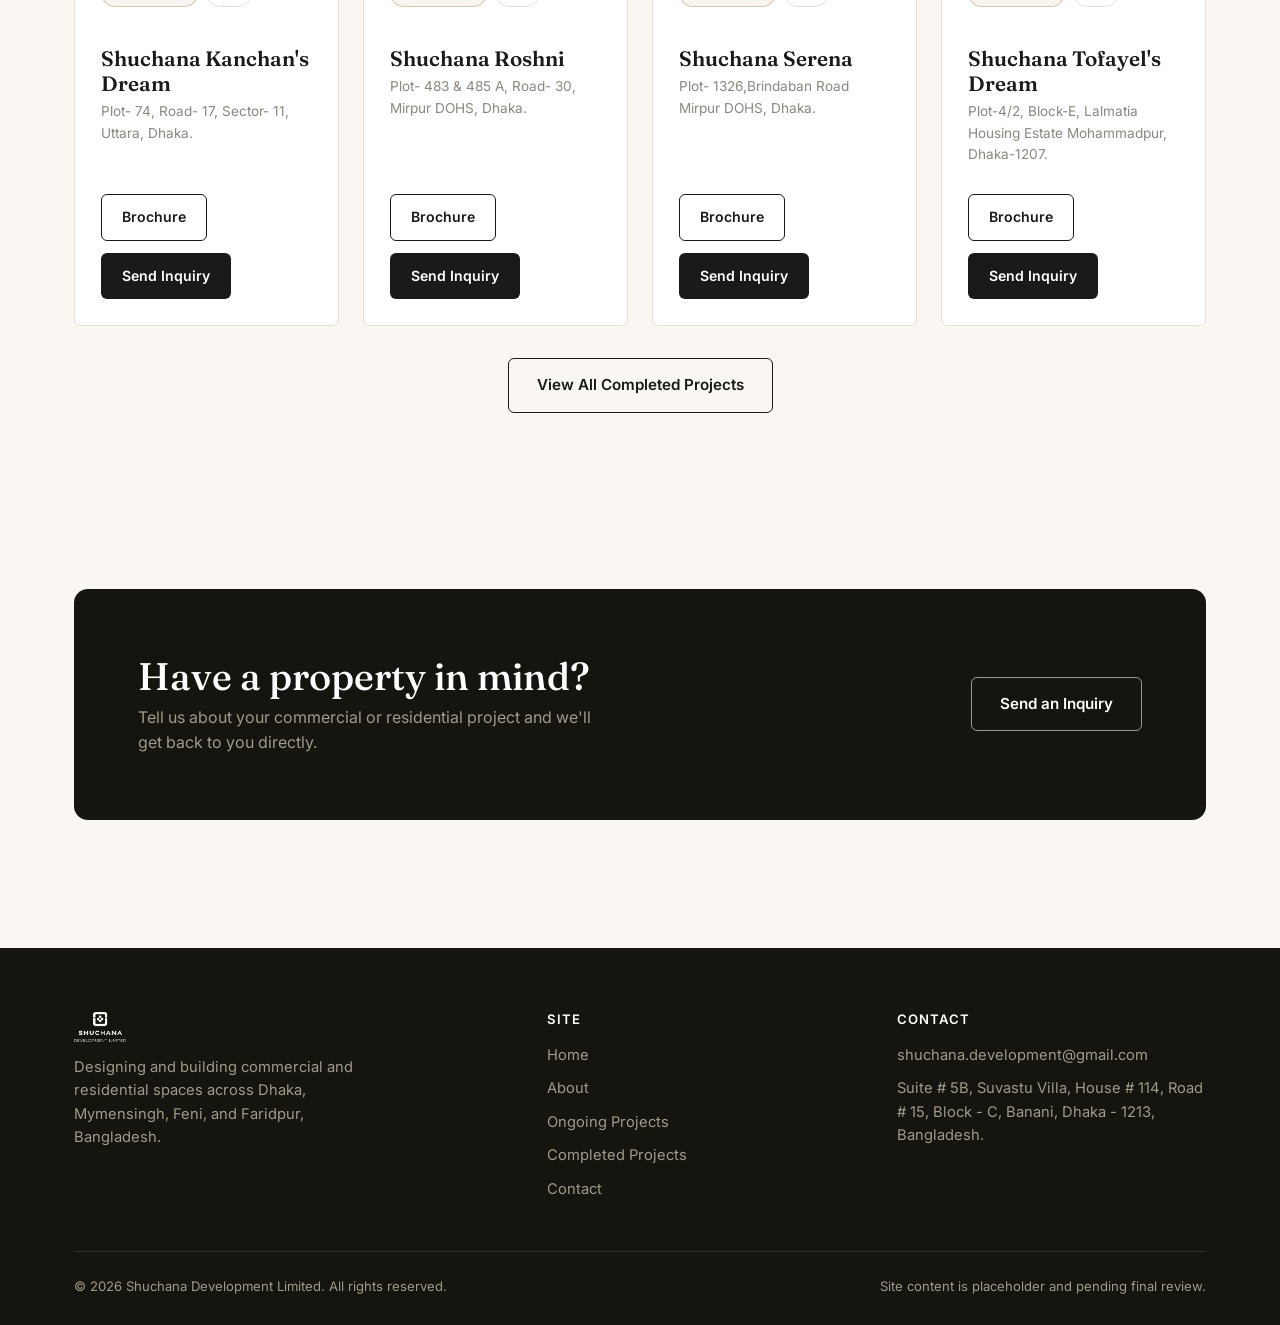
==== commit 79e20f30: "Add office address to contact section and site footer" ====
--- a/index.html
+++ b/index.html
@@ -35,6 +35,13 @@
   "image": "https://shuchana-development-ltd.github.io/website/assets/images/og-cover.jpg",
   "description": "Shuchana Development Limited designs and builds commercial and residential real estate across Dhaka, Mymensingh, Feni, and Faridpur, Bangladesh.",
   "email": "shuchana.development@gmail.com",
+  "address": {
+    "@type": "PostalAddress",
+    "streetAddress": "Suite # 5B, Suvastu Villa, House # 114, Road # 15, Block - C, Banani",
+    "addressLocality": "Dhaka",
+    "postalCode": "1213",
+    "addressCountry": "Bangladesh"
+  },
   "areaServed": ["Dhaka", "Mymensingh", "Feni", "Faridpur"]
 }
 </script>
@@ -306,7 +313,7 @@
       <div class="footer-col">
         <h4>Contact</h4>
         <a href="mailto:shuchana.development@gmail.com">shuchana.development@gmail.com</a>
-        <p>Dhaka &middot; Mymensingh &middot; Feni &middot; Faridpur, Bangladesh</p>
+        <p>Suite # 5B, Suvastu Villa, House # 114, Road # 15, Block - C, Banani, Dhaka - 1213, Bangladesh.</p>
       </div>
     </div>
     <div class="footer-bottom">
--- a/css/style.css
+++ b/css/style.css
@@ -485,6 +485,13 @@
   align-items: center;
 }
 @media (max-width: 880px) { .about-grid { grid-template-columns: 1fr; } }
+.leader-photo {
+  width: 100%;
+  aspect-ratio: 4/5;
+  object-fit: cover;
+  border-radius: 10px;
+  display: block;
+}
 .timeline { border-left: 2px solid var(--color-line); padding-left: 24px; }
 .timeline-item { margin-bottom: 28px; position: relative; }
 .timeline-item::before {
@@ -497,6 +504,36 @@
 }
 .timeline-item h4 { margin-bottom: 4px; }
 
+/* ---- Leadership bios ---- */
+.leader-bio p:last-child { margin-bottom: 0; }
+
+/* ---- Consultants ---- */
+.consultant-list { display: flex; flex-direction: column; }
+.consultant-item {
+  display: grid;
+  grid-template-columns: 1fr 1.6fr;
+  gap: 32px;
+  padding: 28px 0;
+  border-bottom: 1px solid var(--color-line);
+}
+.consultant-item:first-child { padding-top: 0; }
+.consultant-item:last-child { border-bottom: none; padding-bottom: 0; }
+.consultant-role {
+  display: block;
+  font-size: 0.78rem;
+  letter-spacing: 0.1em;
+  text-transform: uppercase;
+  color: var(--color-accent-dark);
+  font-weight: 600;
+  margin-bottom: 6px;
+}
+.consultant-name { font-size: 1.45rem; margin: 0; }
+.consultant-details p { font-size: 0.95rem; margin-bottom: 6px; }
+.consultant-details p:last-child { margin-bottom: 0; }
+@media (max-width: 720px) {
+  .consultant-item { grid-template-columns: 1fr; gap: 8px; }
+}
+
 /* ---- Contact page / form ---- */
 .contact-grid {
   display: grid;
@@ -615,12 +652,14 @@
   color: var(--color-accent-dark);
 }
 
-.project-card .card-body { padding: 26px; }
+.card.project-card { display: flex; flex-direction: column; height: 100%; }
+.project-card .card-body { padding: 26px; display: flex; flex-direction: column; flex: 1; }
 .project-card .card-actions {
   display: flex;
   gap: 12px;
   flex-wrap: wrap;
-  margin-top: 18px;
+  margin-top: auto;
+  padding-top: 18px;
 }
 .project-card .card-actions .btn { padding: 11px 20px; font-size: 0.88rem; }
 
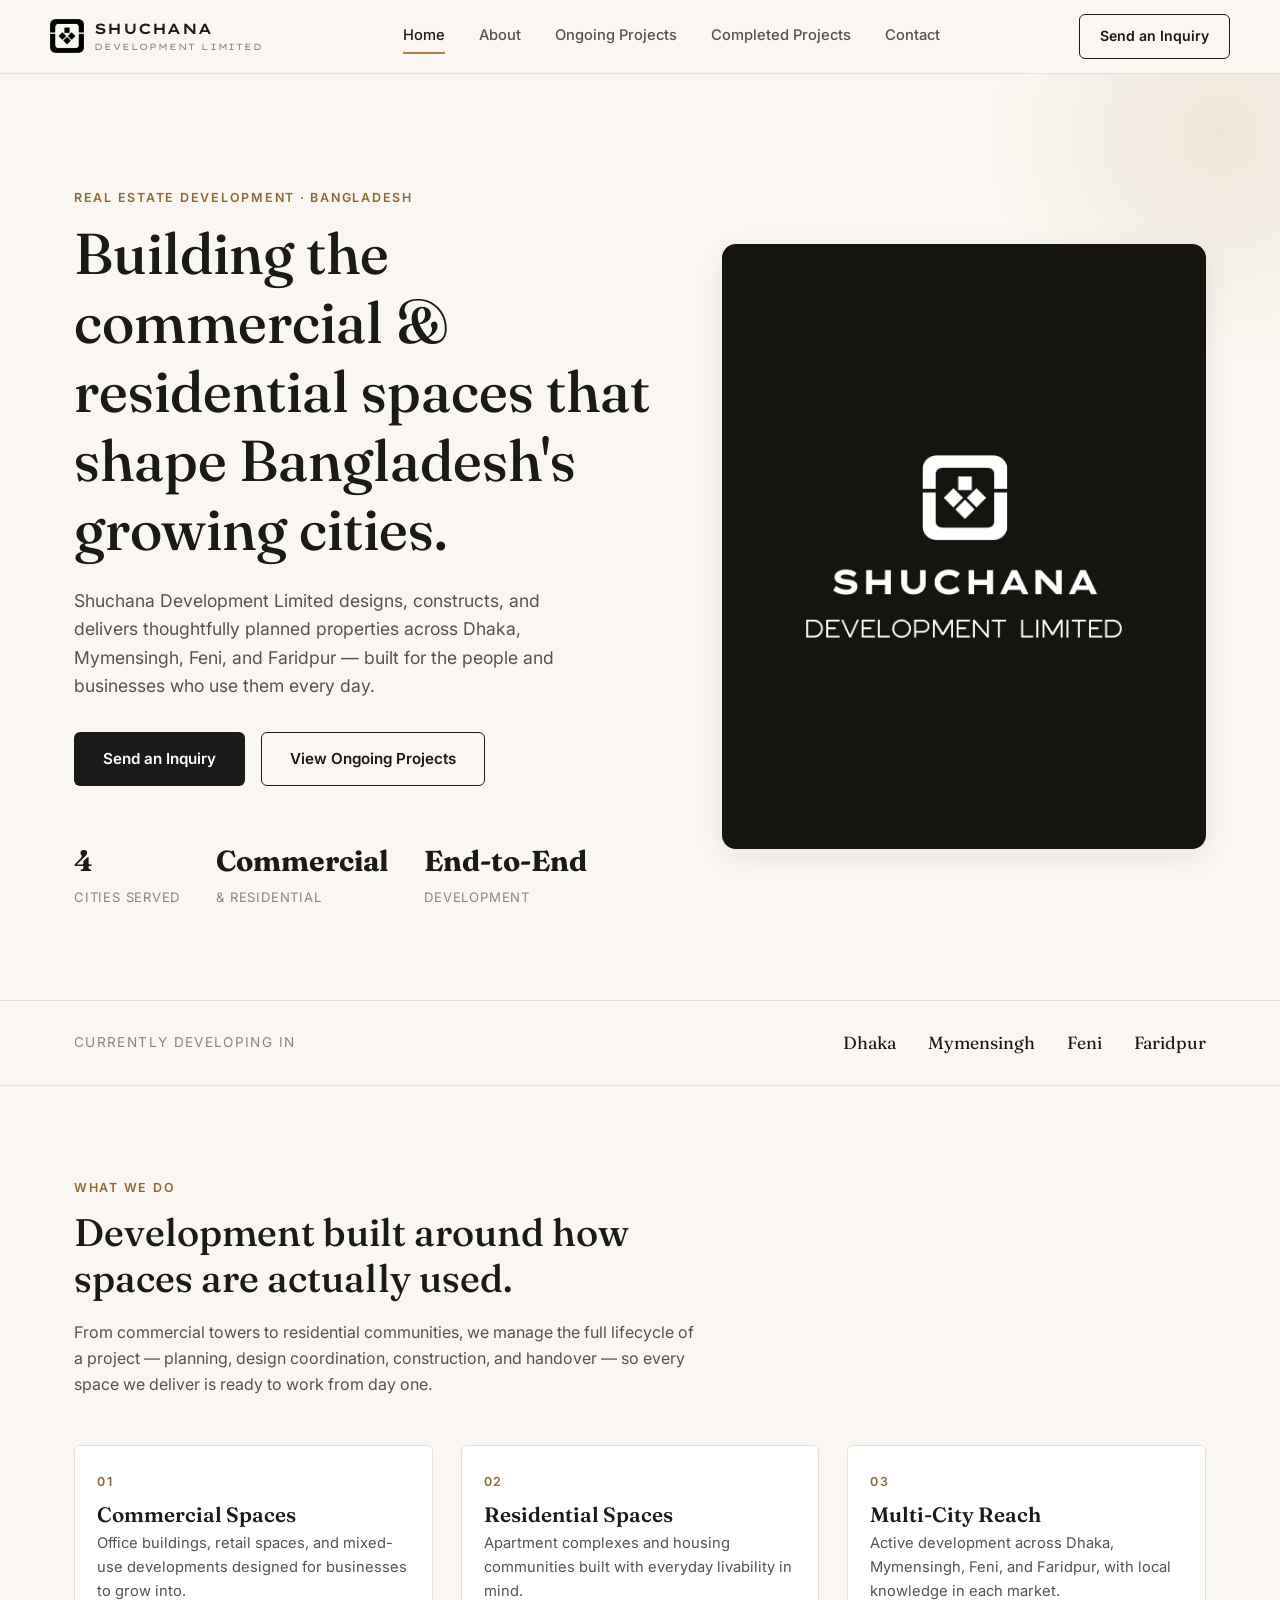
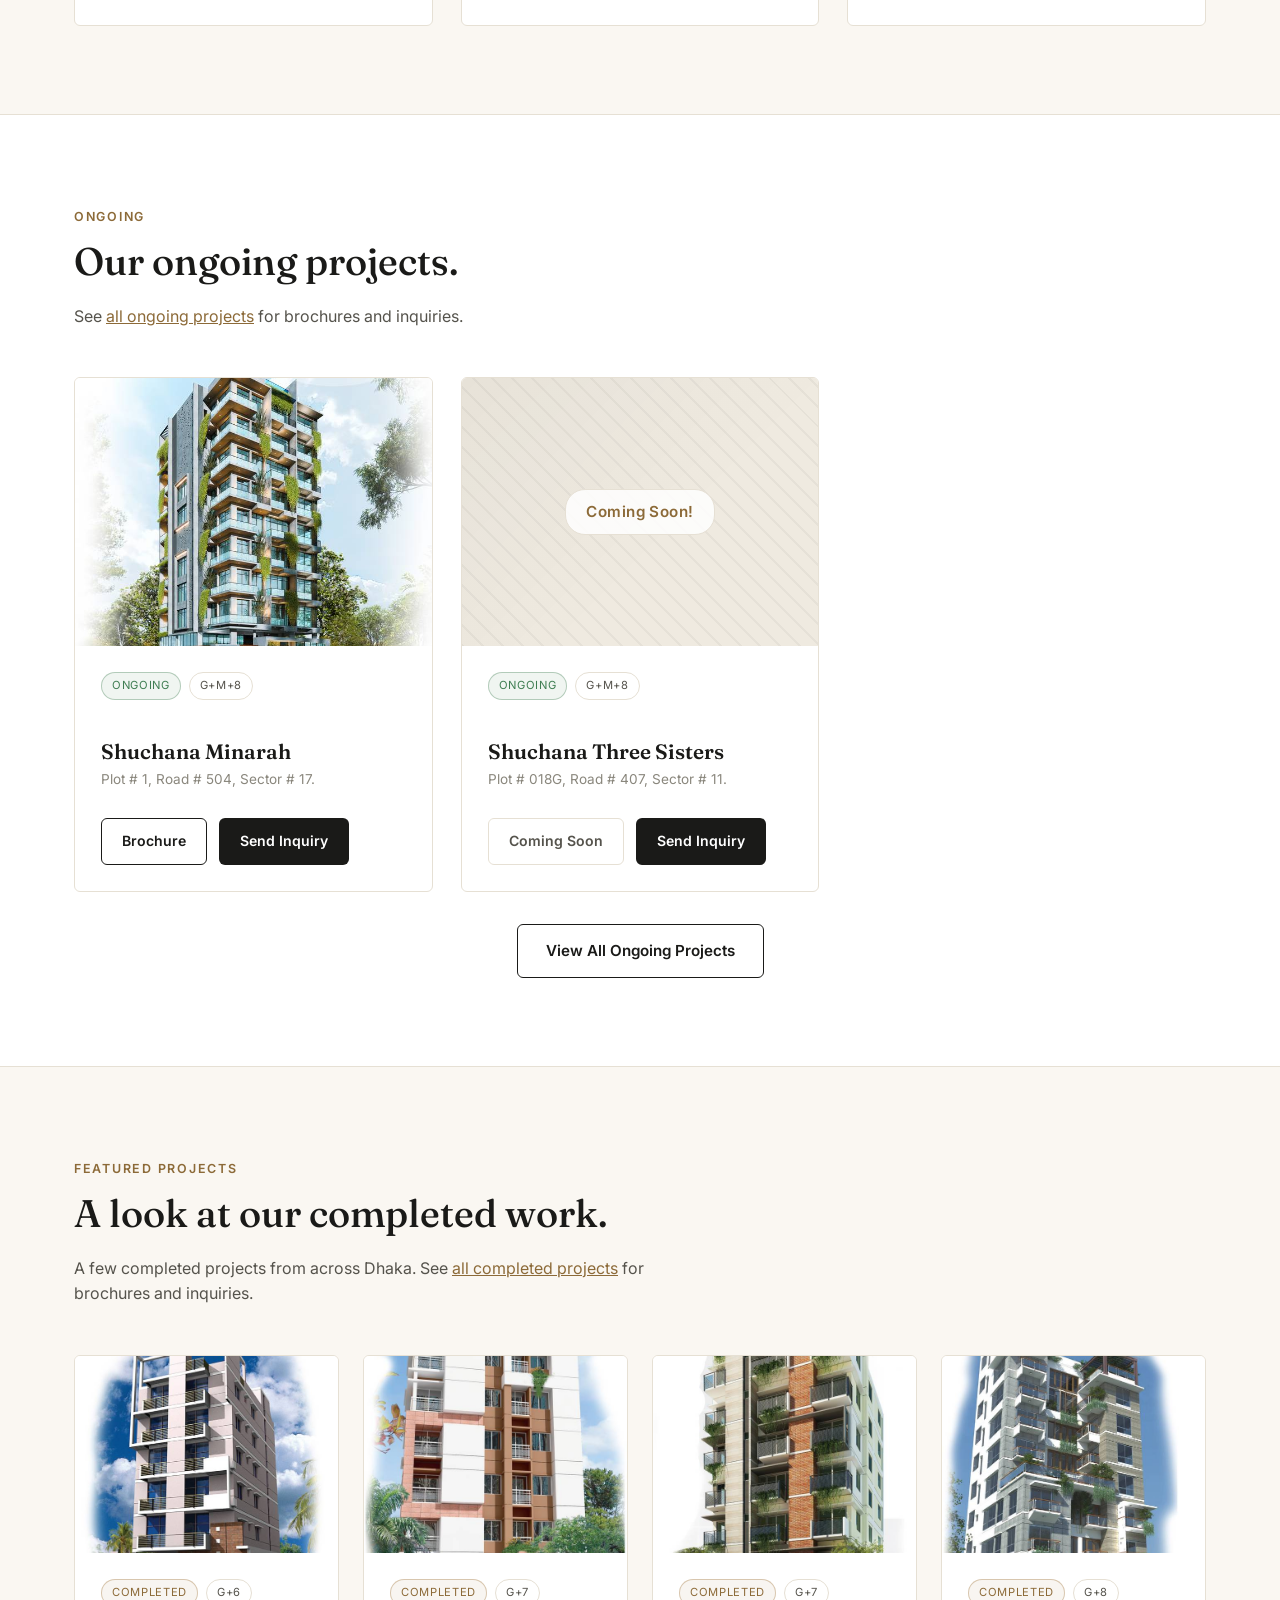
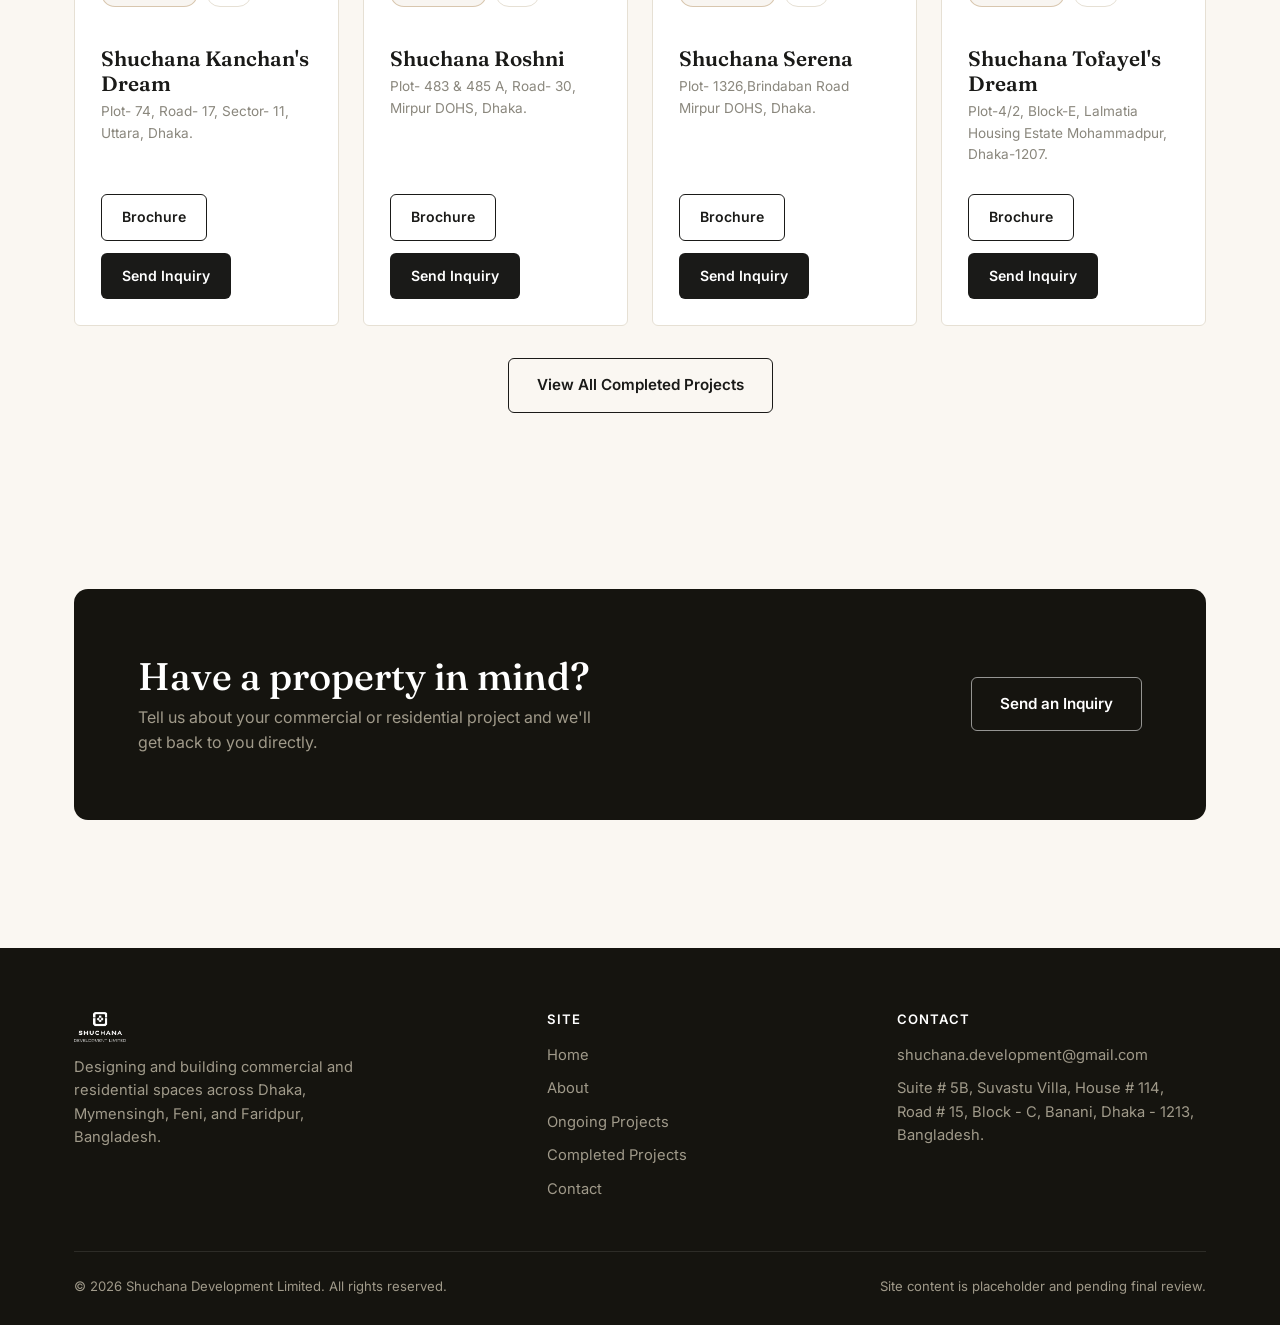
==== commit 4d50b033: "Prevent address line breaks mid-unit with non-breaking spaces" ====
--- a/index.html
+++ b/index.html
@@ -313,7 +313,7 @@
       <div class="footer-col">
         <h4>Contact</h4>
         <a href="mailto:shuchana.development@gmail.com">shuchana.development@gmail.com</a>
-        <p>Suite # 5B, Suvastu Villa, House # 114, Road # 15, Block - C, Banani, Dhaka - 1213, Bangladesh.</p>
+        <p>Suite&nbsp;#&nbsp;5B, Suvastu&nbsp;Villa, House&nbsp;#&nbsp;114, Road&nbsp;#&nbsp;15, Block&nbsp;-&nbsp;C, Banani, Dhaka&nbsp;-&nbsp;1213, Bangladesh.</p>
       </div>
     </div>
     <div class="footer-bottom">
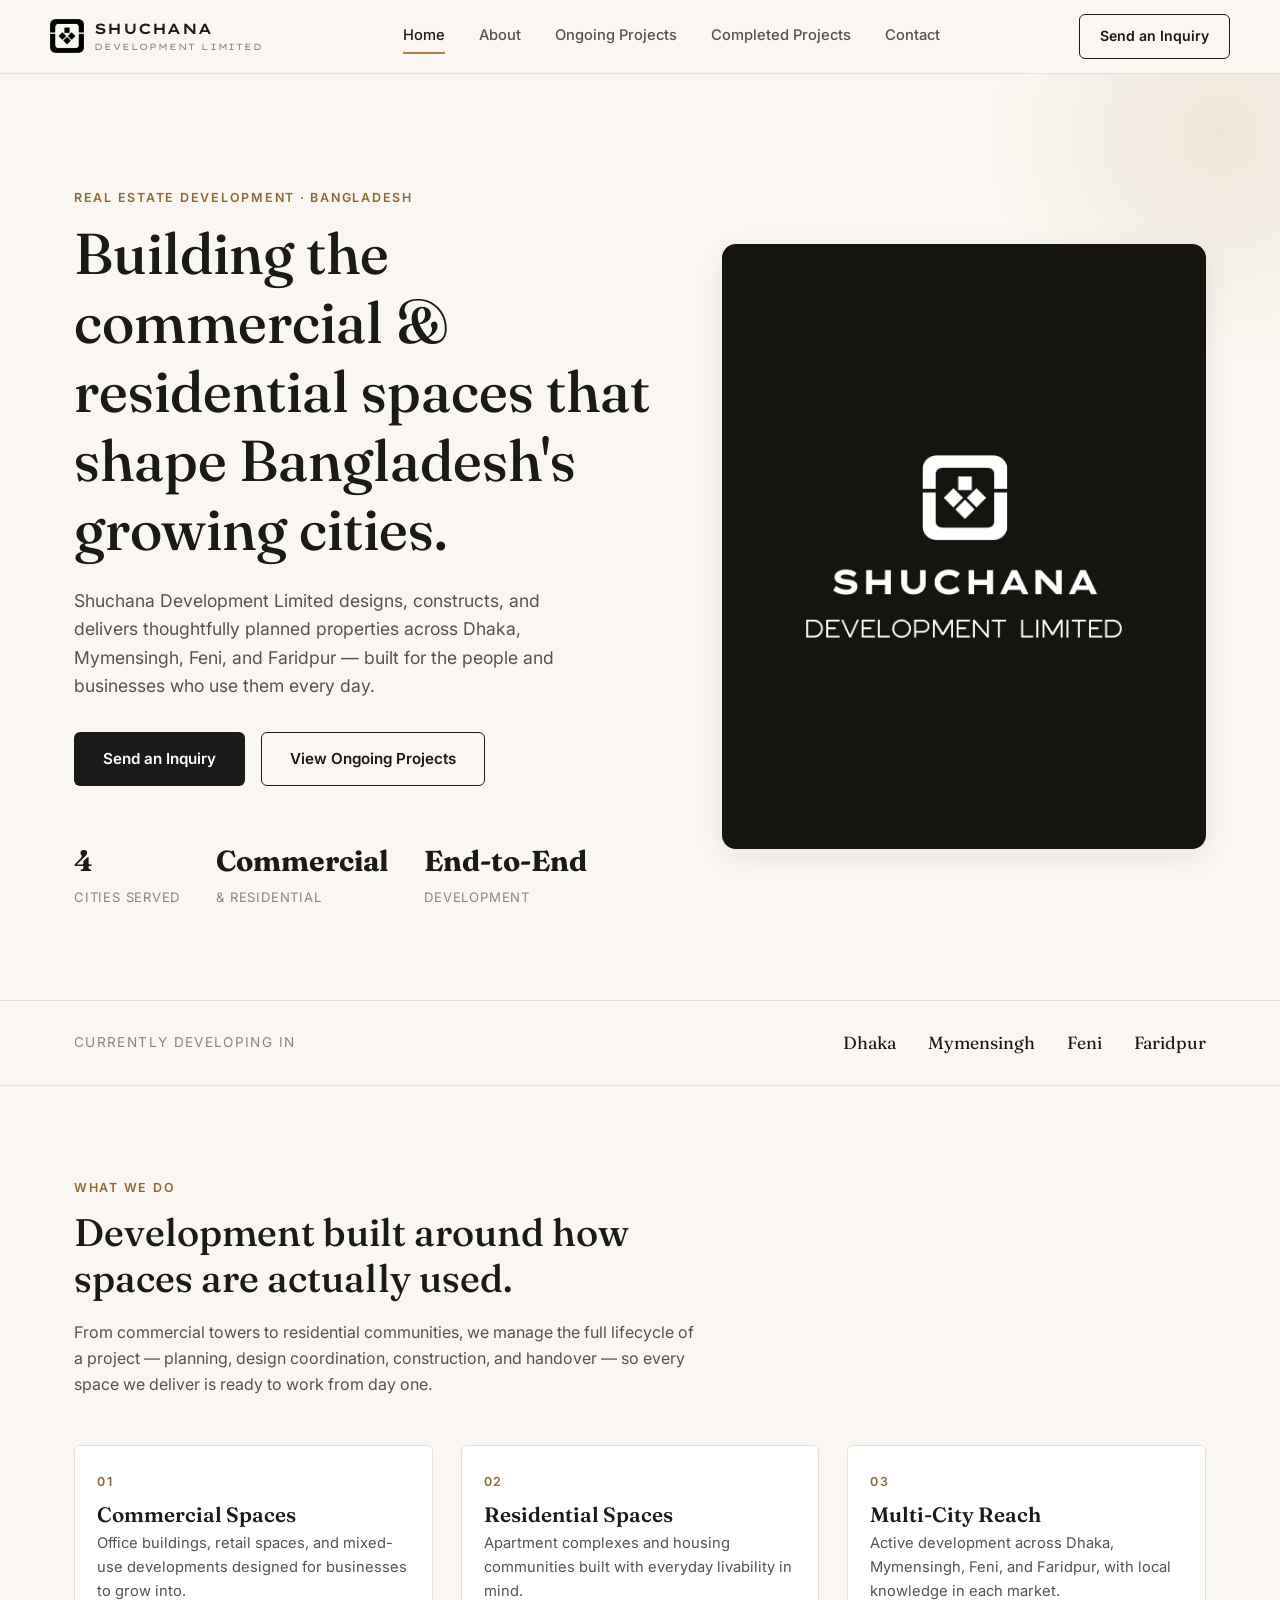
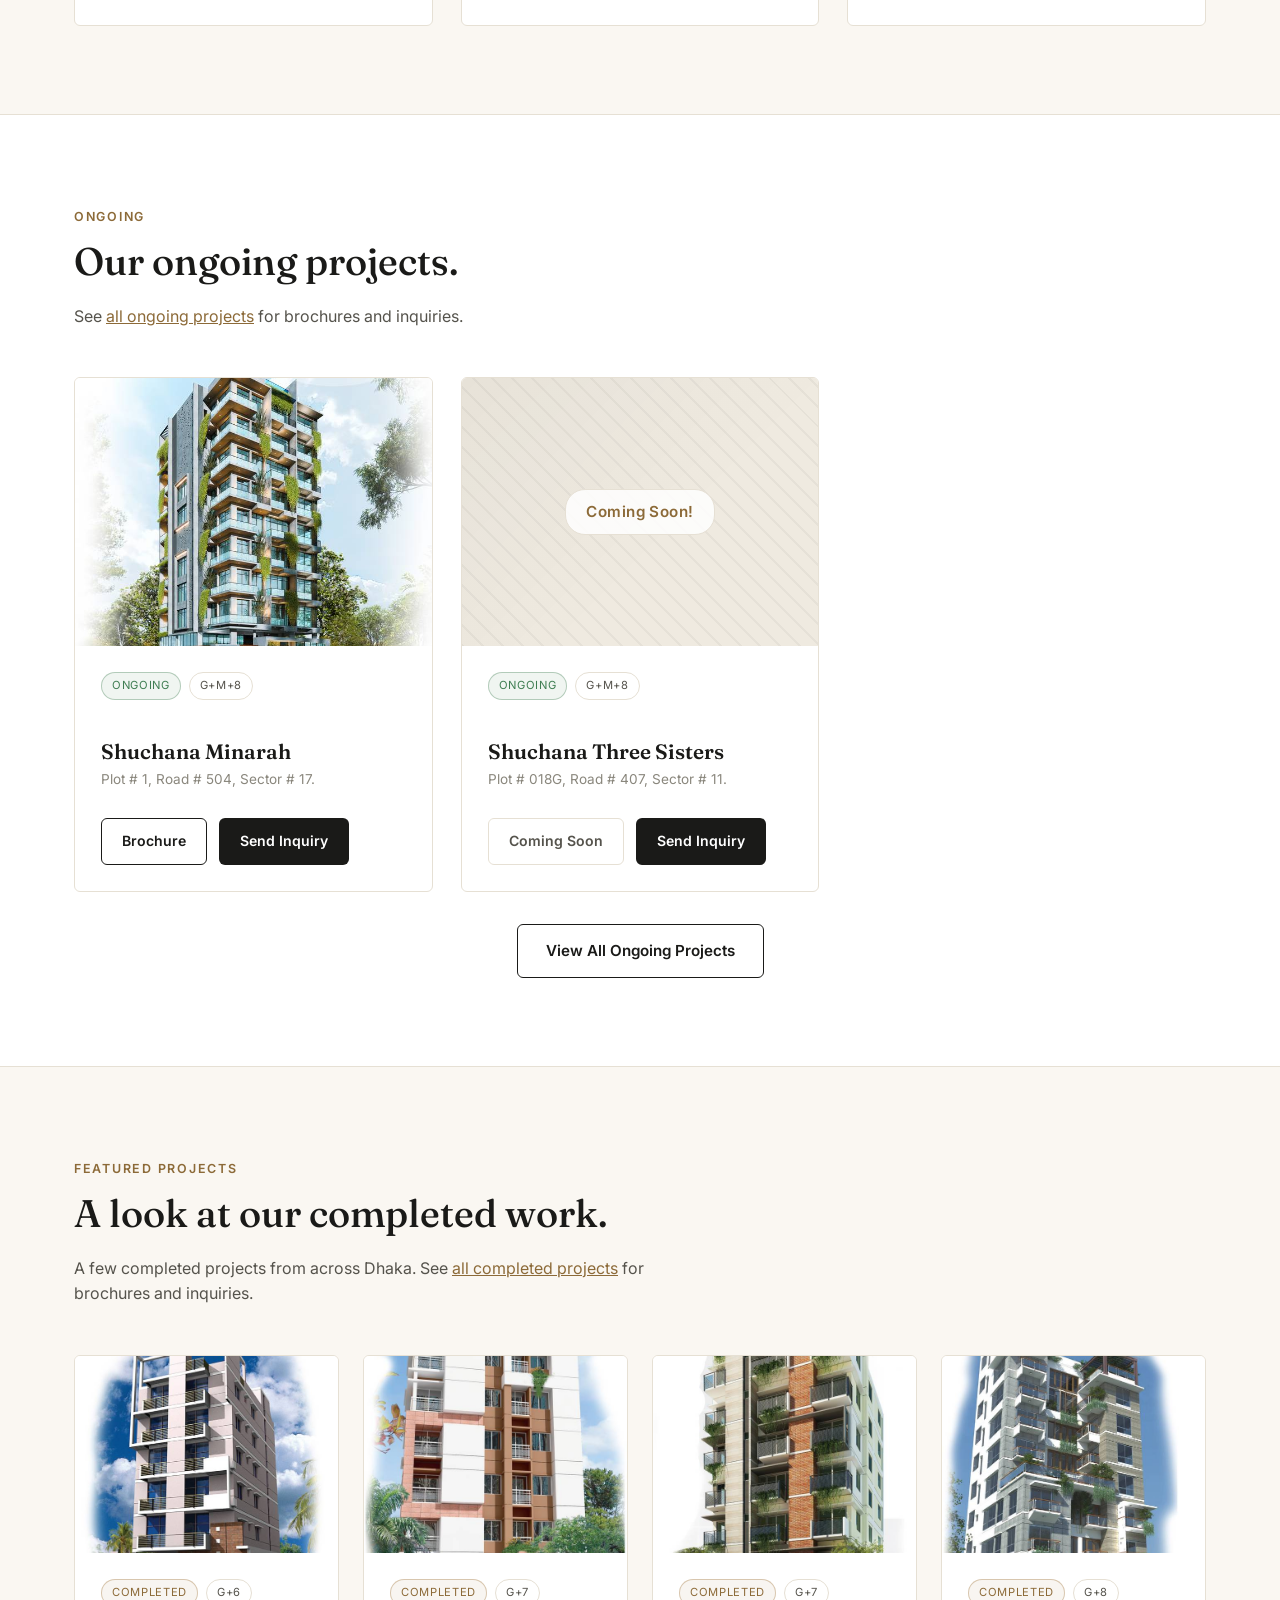
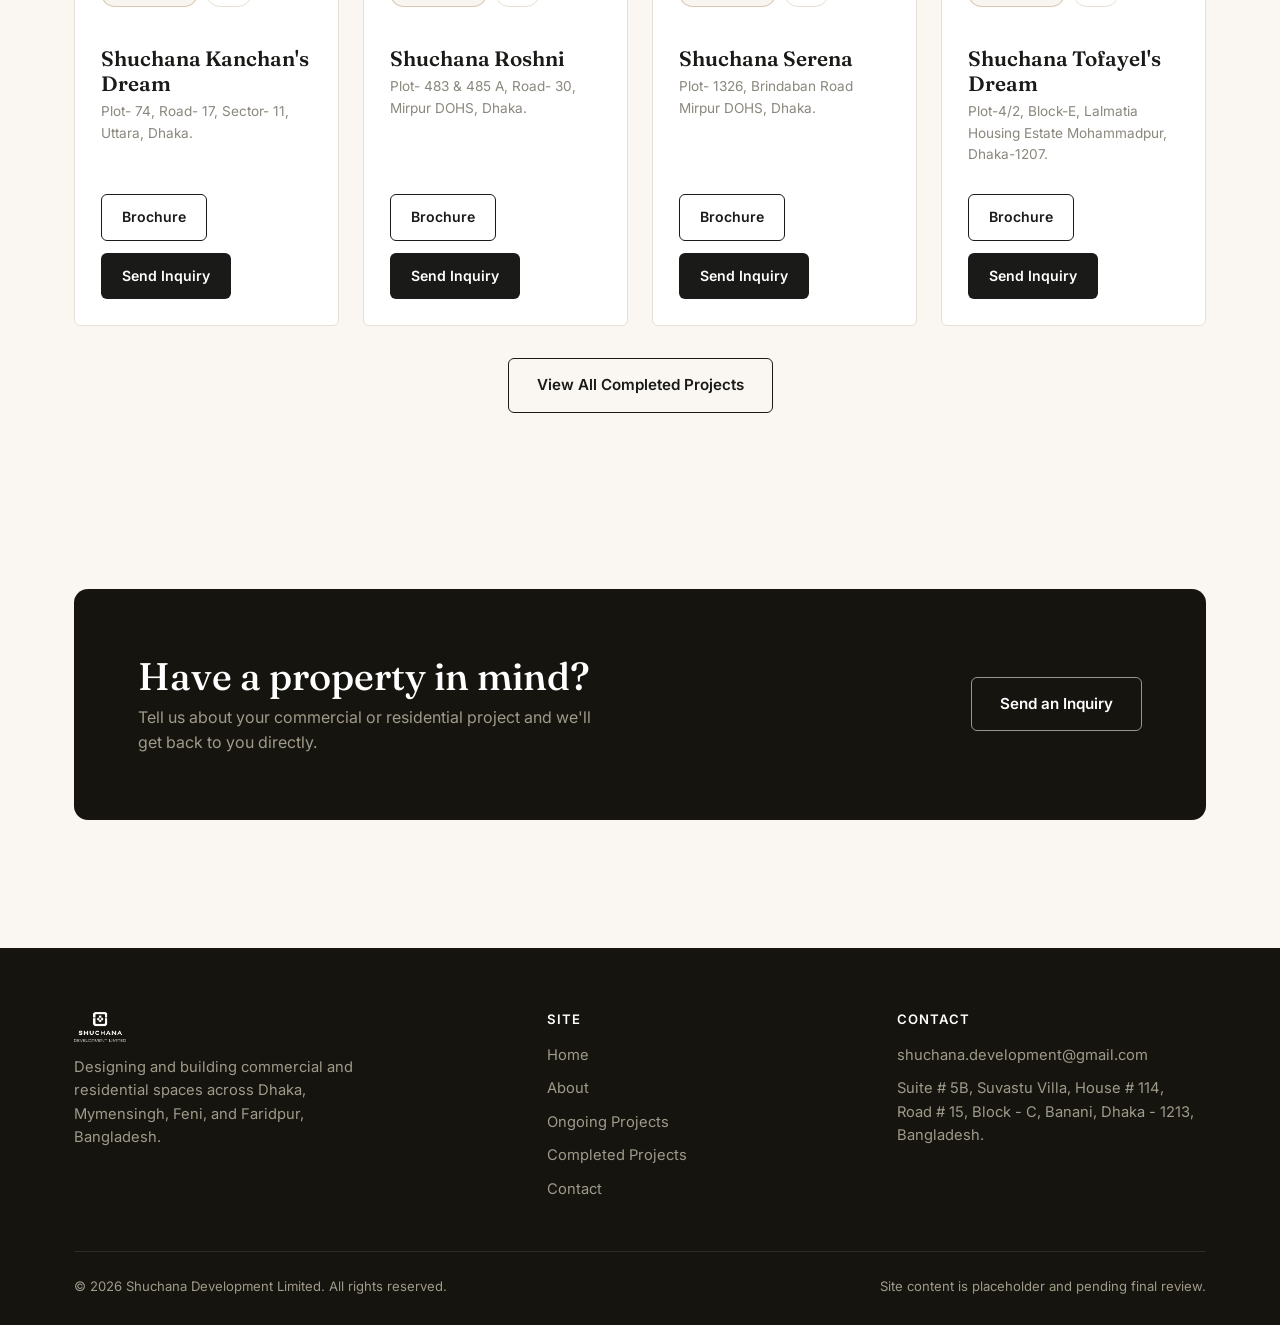
==== commit 6ef2f3bc: "Fix missing space after comma in Shuchana Serena location" ====
--- a/index.html
+++ b/index.html
@@ -250,7 +250,7 @@
             <span class="tag">G+7</span>
           </div>
           <h3>Shuchana Serena</h3>
-          <p class="location">Plot- 1326,Brindaban Road Mirpur DOHS, Dhaka.</p>
+          <p class="location">Plot- 1326, Brindaban Road Mirpur DOHS, Dhaka.</p>
           <div class="card-actions">
             <a href="assets/brochures/shuchana-serena.pdf" target="_blank" rel="noopener" class="btn btn-outline">Brochure</a>
             <a href="contact.html?project=Shuchana%20Serena" class="btn btn-primary">Send Inquiry</a>
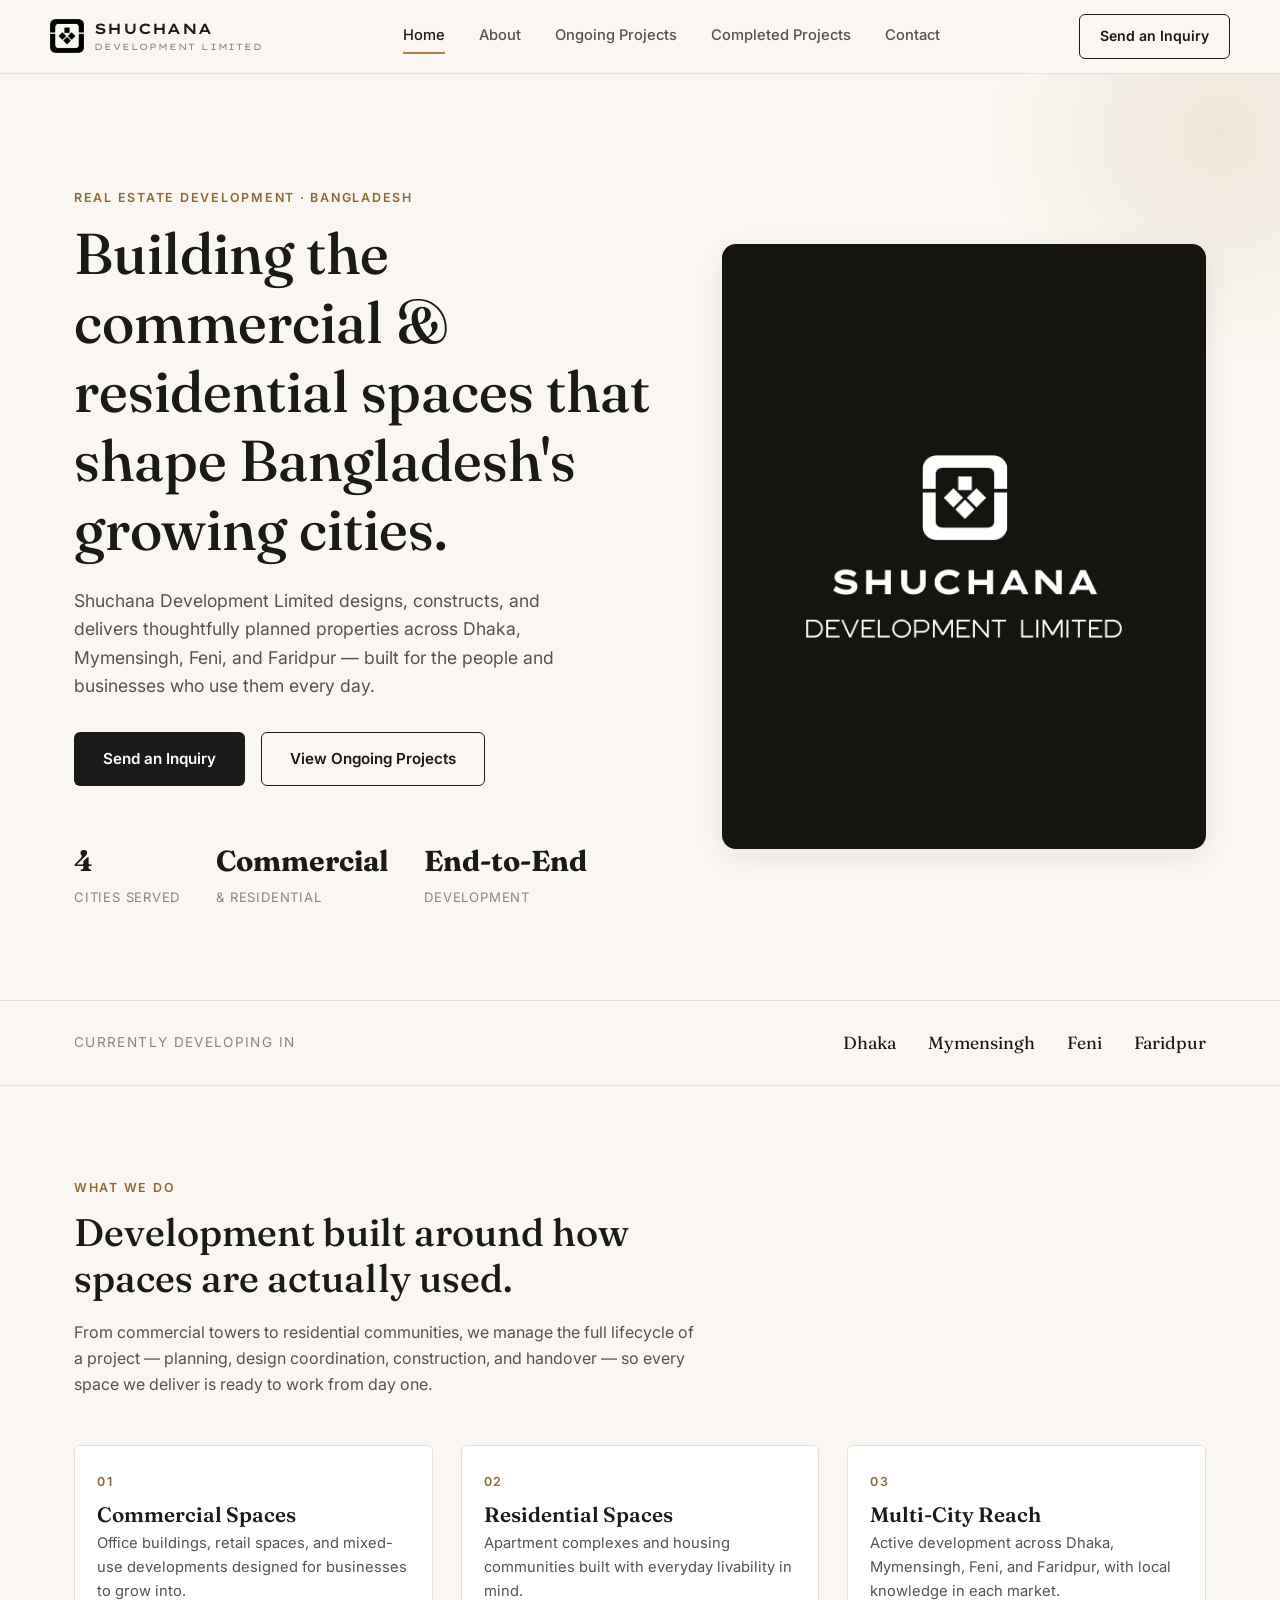
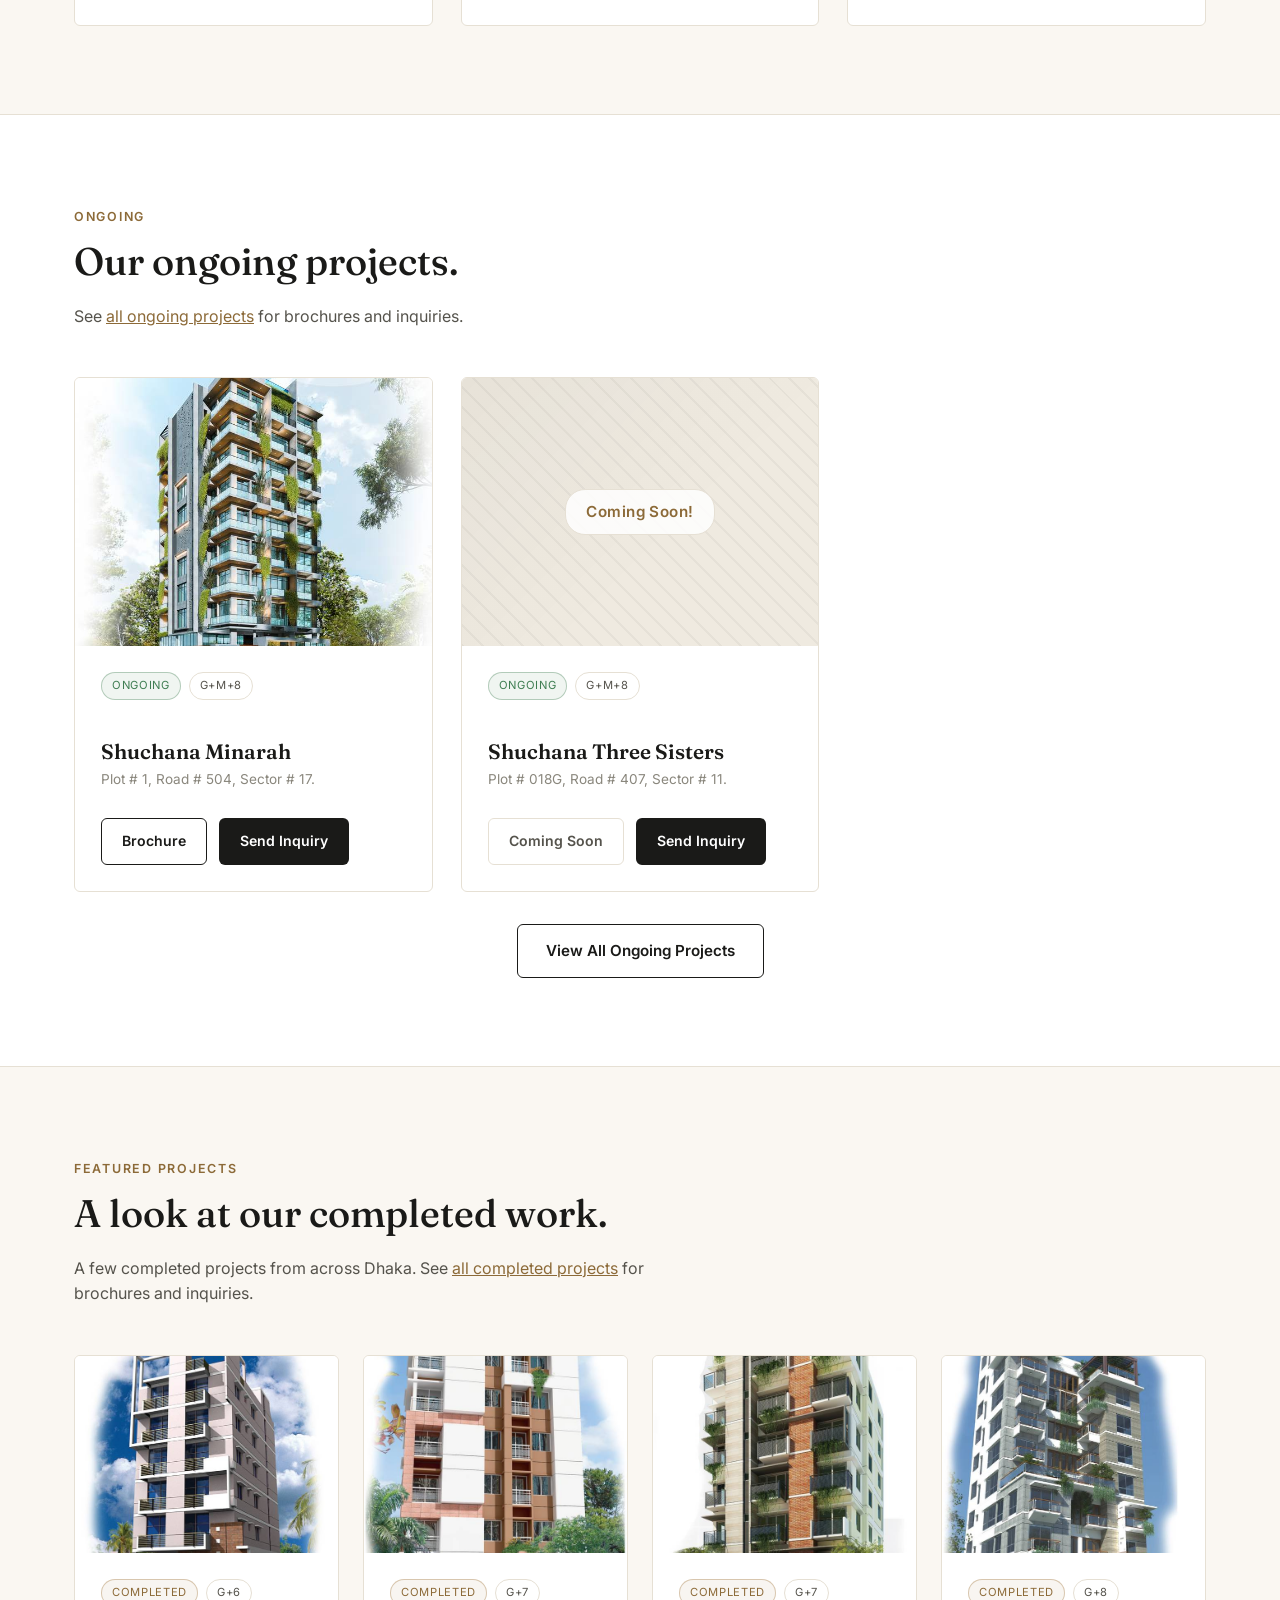
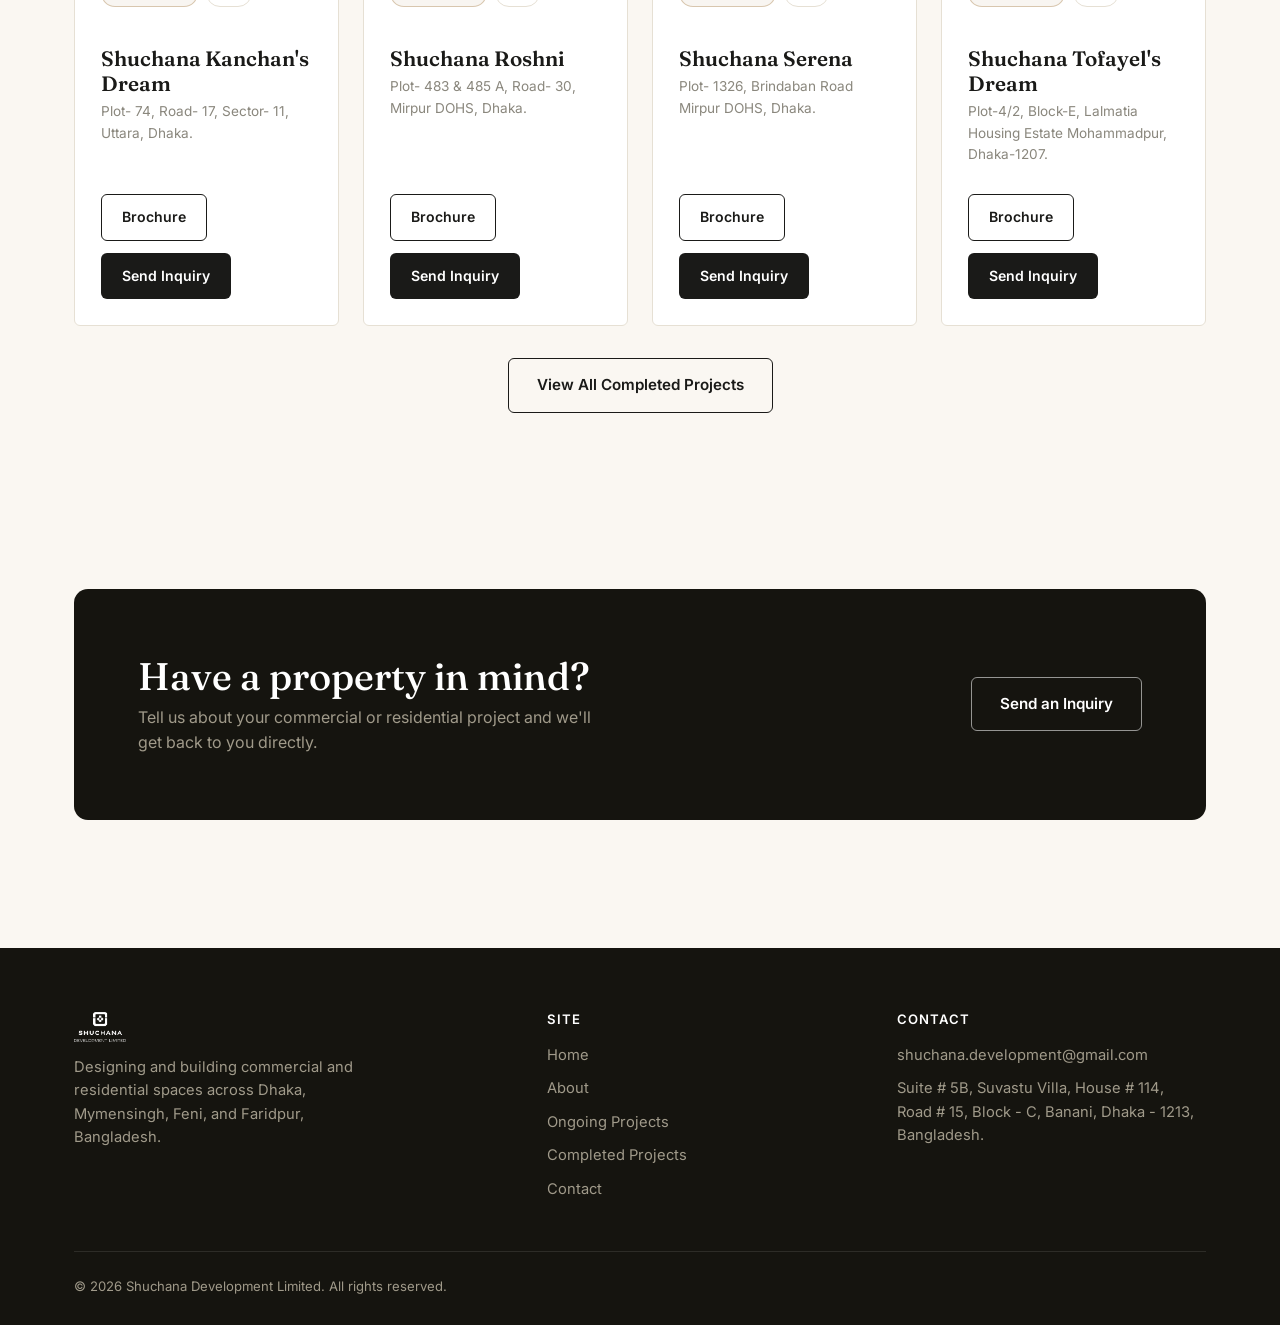
==== commit 5dc33a46: "Remove placeholder disclaimer from footer" ====
--- a/index.html
+++ b/index.html
@@ -318,7 +318,6 @@
     </div>
     <div class="footer-bottom">
       <span>&copy; <span id="year"></span> Shuchana Development Limited. All rights reserved.</span>
-      <span>Site content is placeholder and pending final review.</span>
     </div>
   </div>
 </footer>
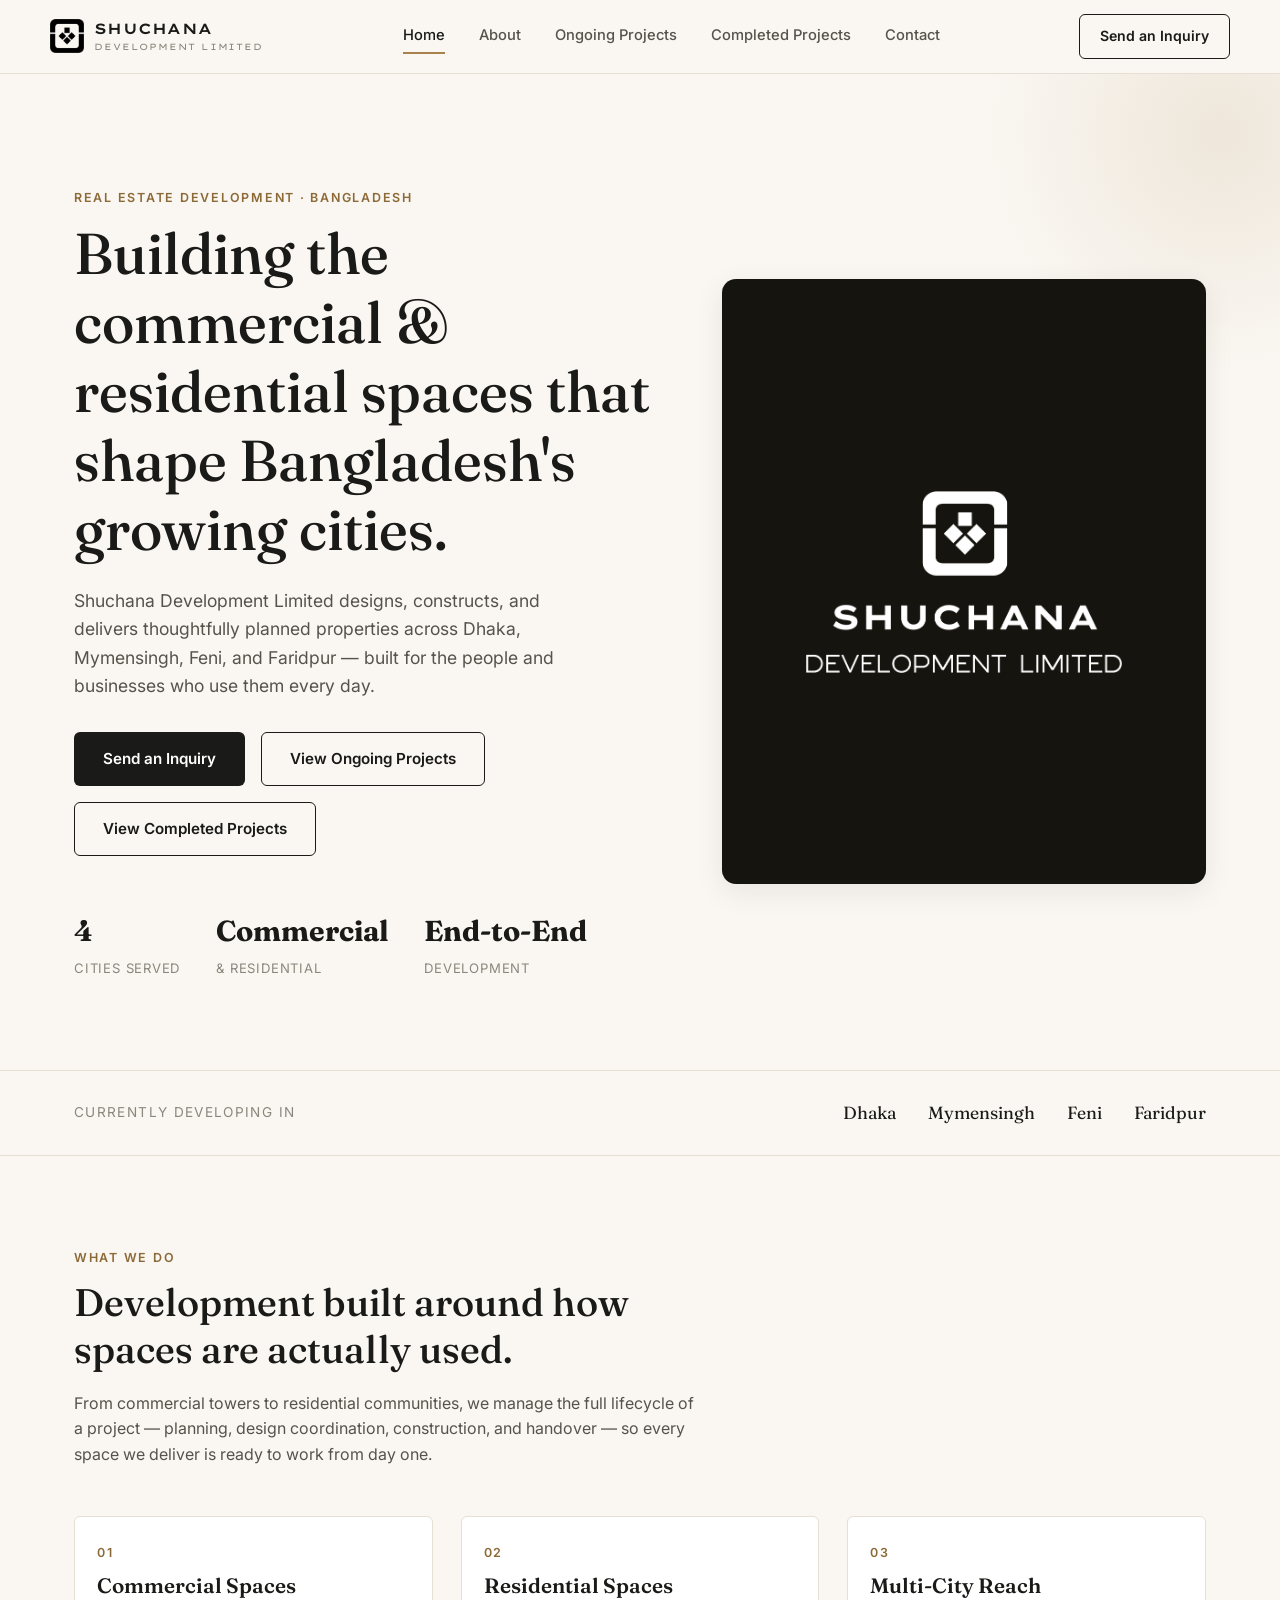
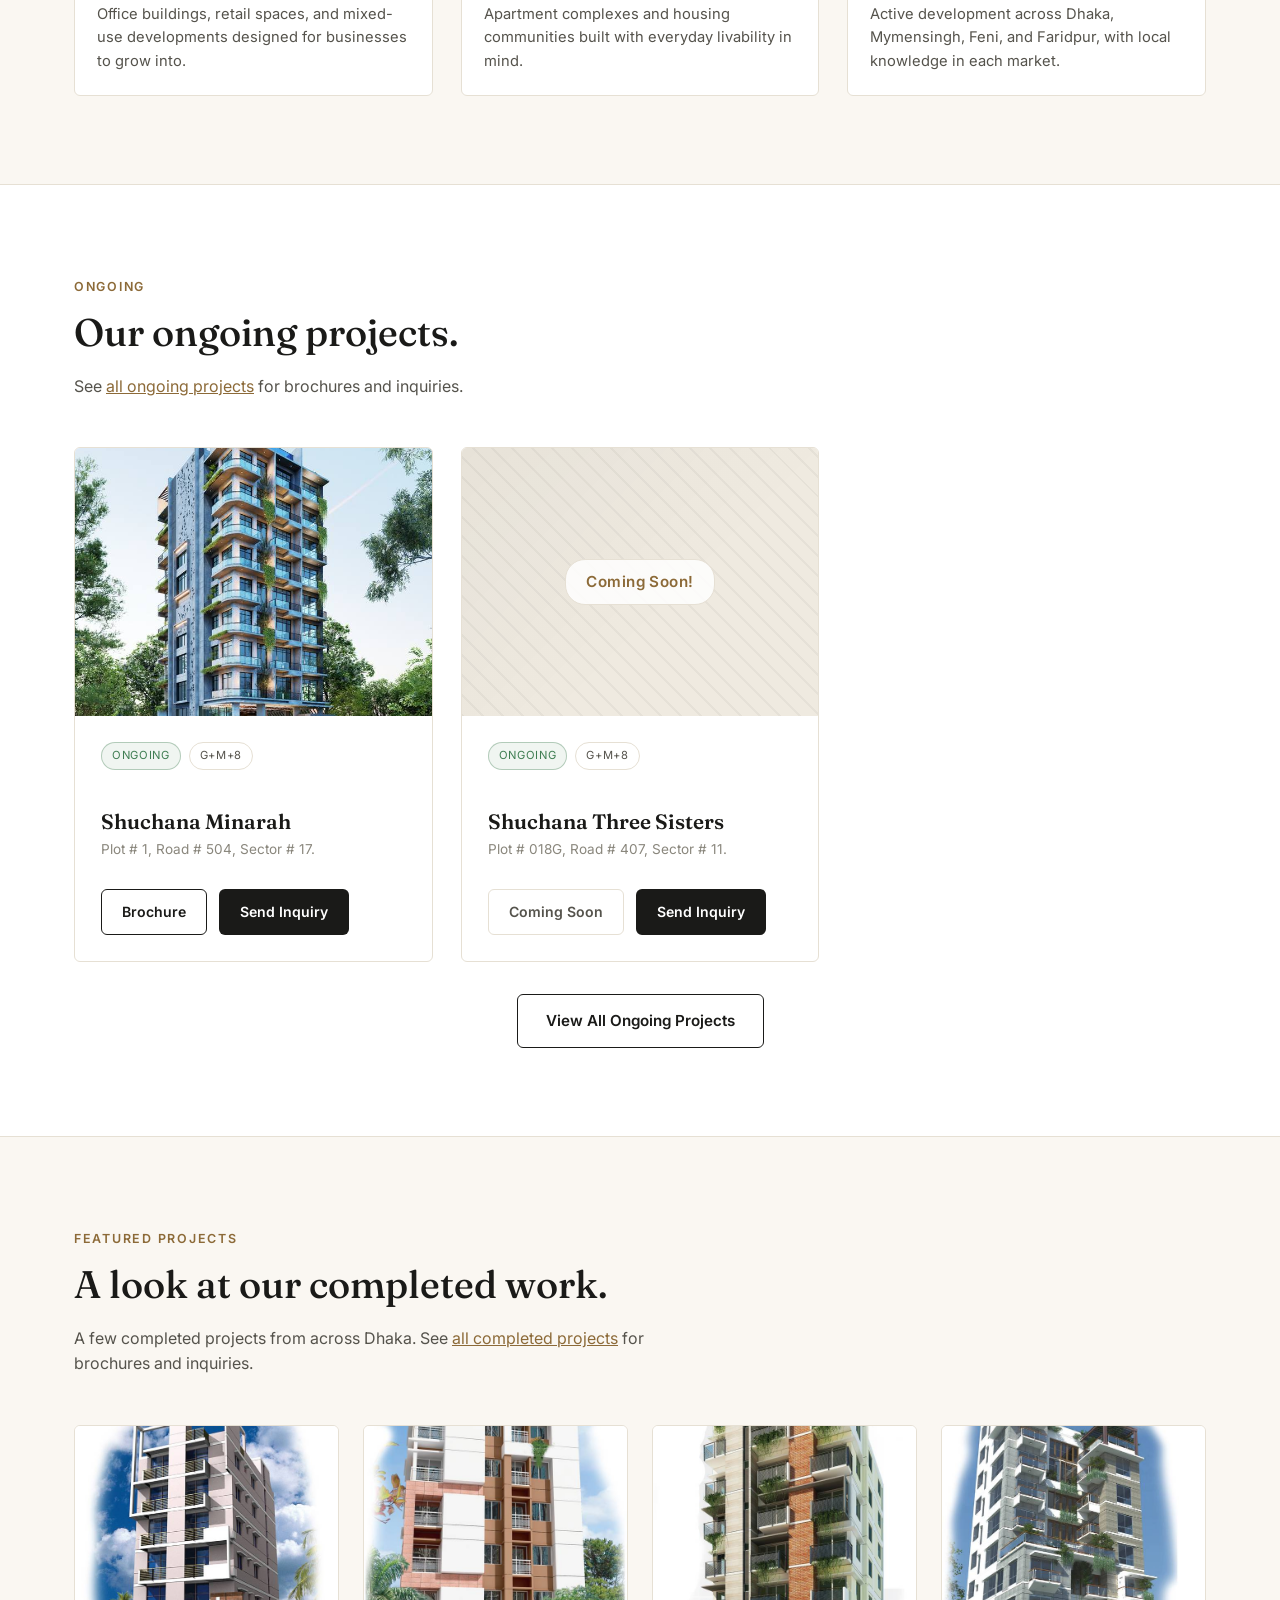
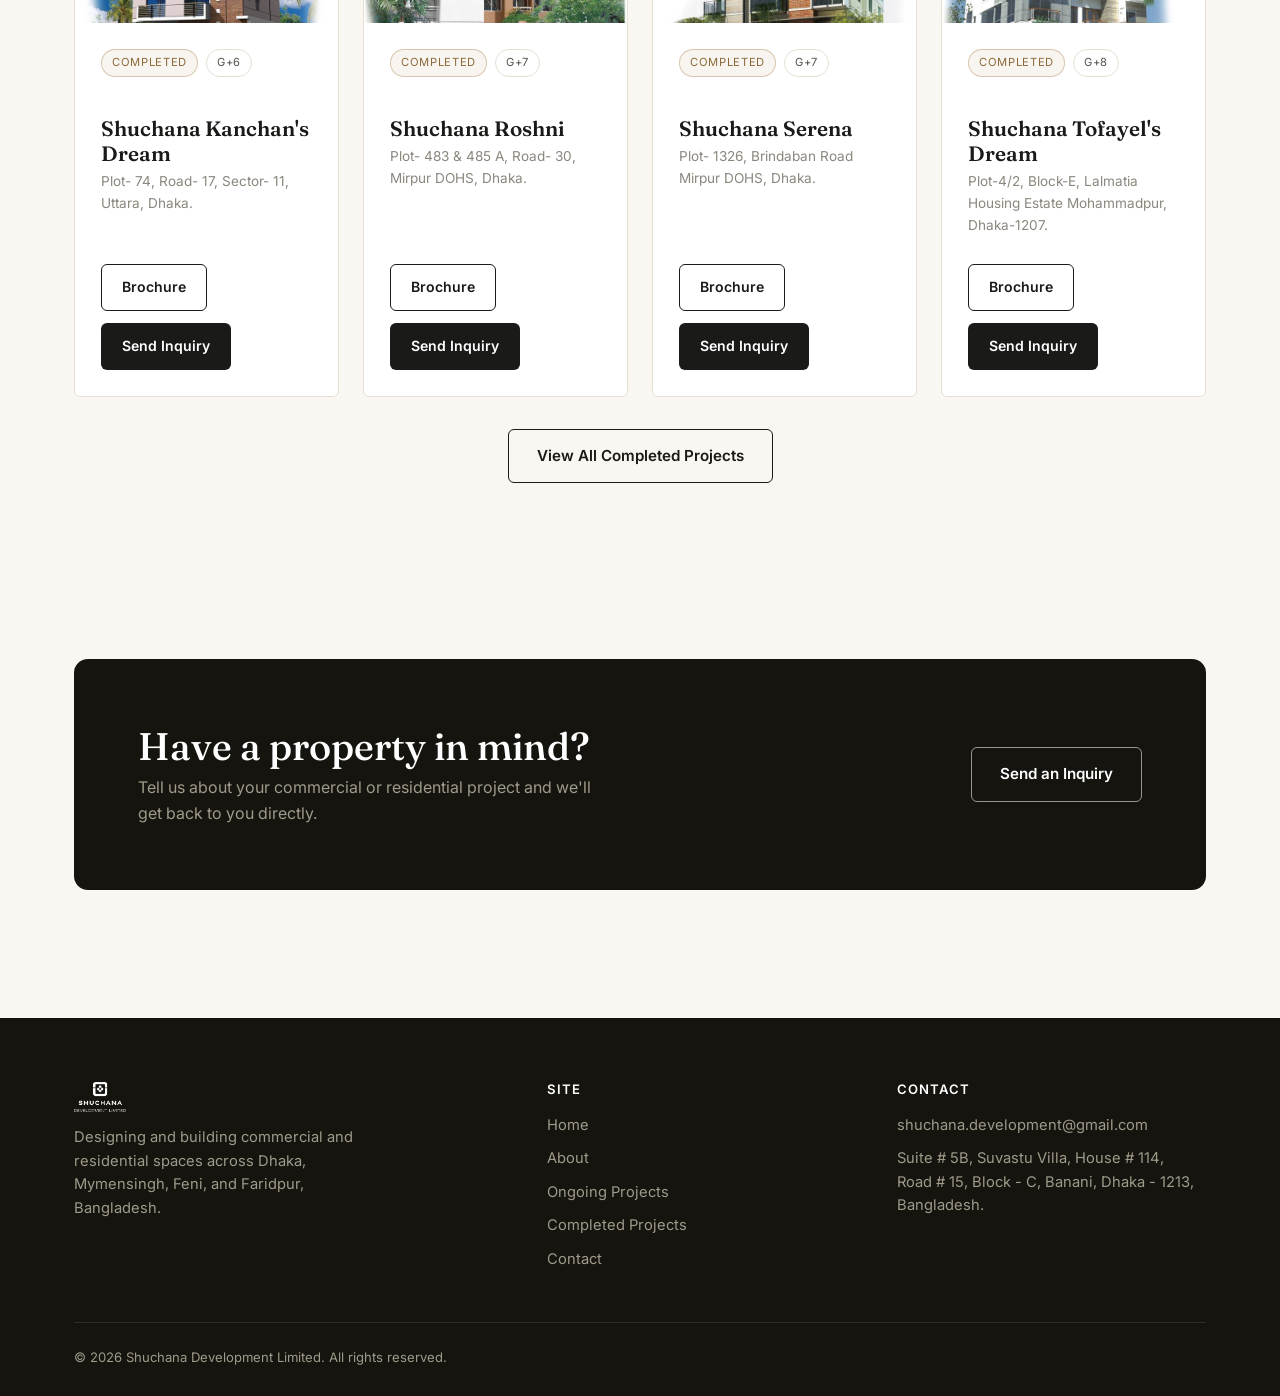
==== commit 5c1fa07b: "Add View Completed Projects button to hero" ====
--- a/index.html
+++ b/index.html
@@ -79,6 +79,7 @@
       <div class="hero-actions">
         <a href="contact.html" class="btn btn-primary">Send an Inquiry</a>
         <a href="ongoing-projects.html" class="btn btn-outline">View Ongoing Projects</a>
+        <a href="projects.html" class="btn btn-outline">View Completed Projects</a>
       </div>
       <div class="hero-stats">
         <div class="hero-stat">
